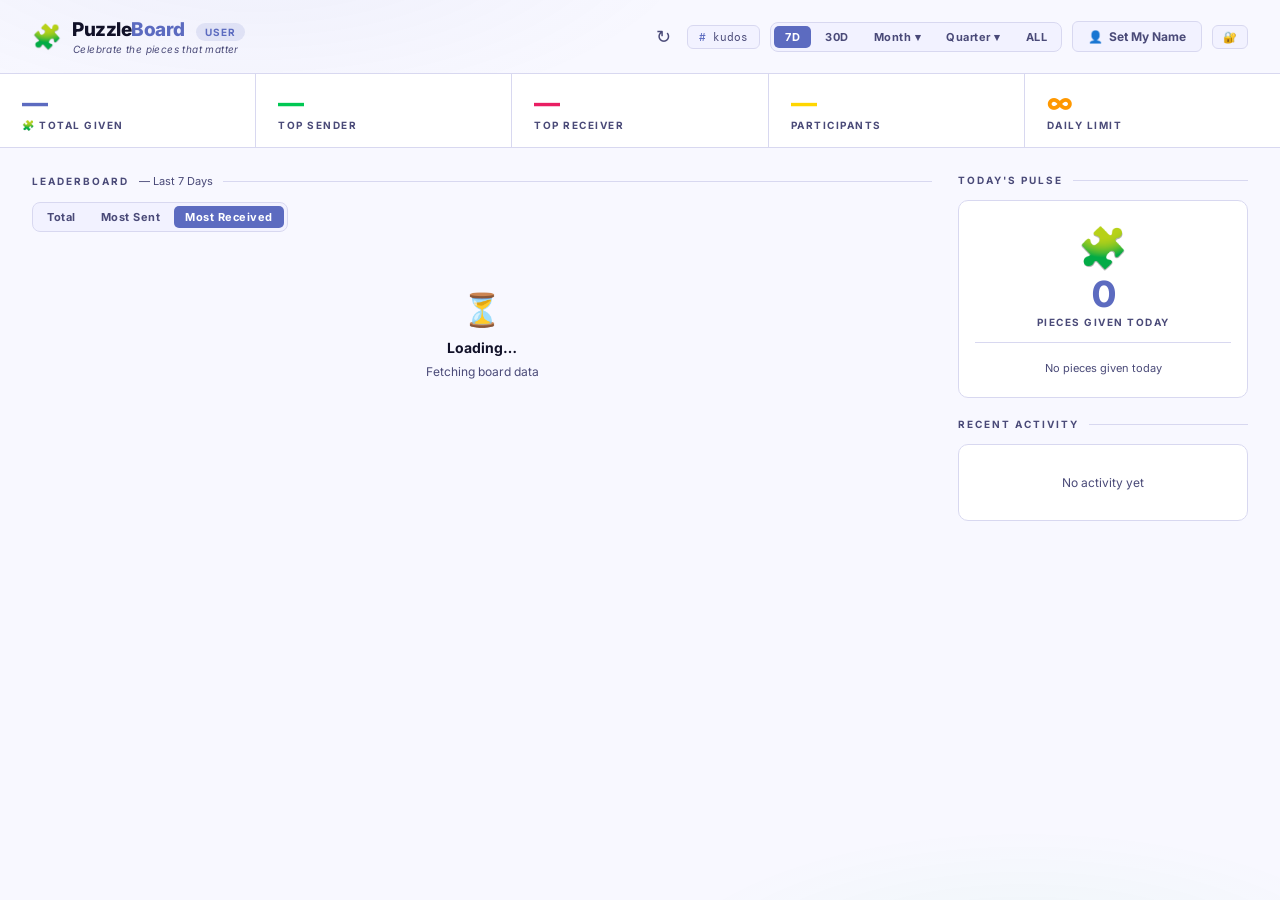
==== index.html @ c1a08027 "Add files via upload" ====
<!DOCTYPE html>
<html lang="en">
<head>
<meta charset="UTF-8">
<meta name="viewport" content="width=device-width, initial-scale=1.0">
<title>🧩 PuzzleBoard</title>
<link rel="stylesheet" href="puzzleboard.css">
<script src="xlsx.full.min.js"></script>
</head>
<body>

<!-- ══════════════════════════════════════════
     LOCK SCREEN (admin PIN)
═══════════════════════════════════════════ -->
<div id="lockScreen" style="display:none;">
  <div class="lock-card">
    <div class="lock-icon">🔐</div>
    <div class="lock-title">Admin Access</div>
    <div class="lock-sub">Enter your 4-digit PIN to access the admin portal.</div>
    <div class="pin-dots" id="pinDots">
      <div class="pin-dot" id="d0"></div>
      <div class="pin-dot" id="d1"></div>
      <div class="pin-dot" id="d2"></div>
      <div class="pin-dot" id="d3"></div>
    </div>
    <div class="pin-pad">
      <button class="pin-key" onclick="pinPress('1')">1</button>
      <button class="pin-key" onclick="pinPress('2')">2</button>
      <button class="pin-key" onclick="pinPress('3')">3</button>
      <button class="pin-key" onclick="pinPress('4')">4</button>
      <button class="pin-key" onclick="pinPress('5')">5</button>
      <button class="pin-key" onclick="pinPress('6')">6</button>
      <button class="pin-key" onclick="pinPress('7')">7</button>
      <button class="pin-key" onclick="pinPress('8')">8</button>
      <button class="pin-key" onclick="pinPress('9')">9</button>
      <button class="pin-key clear" onclick="pinClear()">Clear</button>
      <button class="pin-key" onclick="pinPress('0')">0</button>
      <button class="pin-key clear" onclick="pinBack()">⌫</button>
    </div>
    <div class="lock-error" id="pinError"></div>
    <button class="lock-back" onclick="hideLock()">← Back to user view</button>
  </div>
</div>

<!-- ══════════════════════════════════════════
     USER VIEW
═══════════════════════════════════════════ -->
<div class="view active" id="userView">

  <div class="app-header">
    <div class="logo">
      <div class="logo-icon">🧩</div>
      <div>
        <div class="logo-text">Puzzle<em>Board</em> <span class="view-badge user">User</span></div>
        <div style="font-size:10px;color:var(--muted);font-style:italic;letter-spacing:0.04em;margin-top:2px;padding-left:1px;">Celebrate the pieces that matter</div>
      </div>
    </div>
    <div class="header-right">
      <div style="display:flex;align-items:center;gap:6px;">
        <span id="last-updated-label" style="font-size:10px;color:var(--muted);font-family:'DM Mono',monospace;white-space:nowrap;"></span>
        <button id="refresh-btn" onclick="forceRefresh()" title="Refresh data from server" style="background:none;border:none;cursor:pointer;font-size:18px;color:var(--muted);padding:4px 6px;border-radius:6px;transition:all 0.15s;line-height:1;" onmouseover="this.style.color='var(--accent)'" onmouseout="this.style.color='var(--muted)'">↻</button>
      </div>
      <span class="channel-badge" id="u-channel">kudos</span>
      <div class="pill-group" id="u-period-group" style="position:relative;">
        <button class="pill active" id="pp-7d"  onclick="setPeriod(this,'7d')">7D</button>
        <button class="pill"        id="pp-30d" onclick="setPeriod(this,'30d')">30D</button>
        <div class="period-popover-wrap">
          <button class="pill" id="pp-month" onclick="togglePeriodPopover('month')">Month ▾</button>
          <div class="period-popover" id="popover-month">
            <div class="year-nav">
              <button class="year-nav-btn" onclick="shiftPickerYear(-1)">‹</button>
              <div class="year-label" id="picker-year-label">2025</div>
              <button class="year-nav-btn" onclick="shiftPickerYear(1)">›</button>
            </div>
            <div class="popover-title">Select Month</div>
            <div class="popover-grid" id="month-grid"></div>
          </div>
        </div>
        <div class="period-popover-wrap">
          <button class="pill" id="pp-quarter" onclick="togglePeriodPopover('quarter')">Quarter ▾</button>
          <div class="period-popover" id="popover-quarter">
            <div class="year-nav">
              <button class="year-nav-btn" onclick="shiftPickerYear(-1)">‹</button>
              <div class="year-label" id="picker-year-label-q">2025</div>
              <button class="year-nav-btn" onclick="shiftPickerYear(1)">›</button>
            </div>
            <div class="popover-title">Select Quarter</div>
            <div class="popover-grid" id="quarter-grid"></div>
          </div>
        </div>
        <button class="pill" id="pp-all" onclick="setPeriod(this,'all')">ALL</button>
      </div>
      <button class="btn btn-ghost" onclick="openIdentityModal(false)">👤 <span id="u-name-btn">Set My Name</span></button>
      <button class="btn btn-ghost btn-sm" onclick="showLock()" title="Admin Portal">🔐</button>
    </div>
  </div>

  <!-- Stats bar -->
  <div class="stats-bar">
    <div class="stat-cell"><div class="stat-value sv-purple" id="u-stat-total">—</div><div class="stat-label">🧩 Total Given</div></div>
    <div class="stat-cell"><div class="stat-value sv-mint"   id="u-stat-topsender">—</div><div class="stat-label">Top Sender</div></div>
    <div class="stat-cell"><div class="stat-value sv-pink"   id="u-stat-toprecv">—</div><div class="stat-label">Top Receiver</div></div>
    <div class="stat-cell"><div class="stat-value sv-gold"   id="u-stat-members">—</div><div class="stat-label">Participants</div></div>
    <div class="stat-cell"><div class="stat-value sv-warn"   id="u-stat-limit">∞</div><div class="stat-label">Daily Limit</div></div>
  </div>

  <!-- Milestone Notifications -->
  <div id="u-milestone-section" style="display:none;padding:16px 32px 0;max-width:1280px;margin:0 auto;position:relative;z-index:5;">
    <div style="display:grid;grid-template-columns:1fr 1fr;gap:20px;">
      <!-- Anniversaries & Milestones column -->
      <div>
        <div class="section-title" style="color:var(--anniversary);">🏆 Anniversaries & Milestones</div>
        <div id="ms-ann-today-label" class="ms-today-label" style="display:none;">🎉 Today</div>
        <div id="ms-ann-today"></div>
        <div id="ms-ann-upcoming-label" class="ms-upcoming-label" style="display:none;">📅 Next 7 Days</div>
        <div id="ms-ann-upcoming"></div>
        <div id="ms-ann-empty" style="display:none;font-size:12px;color:var(--muted);padding:10px 0;">No upcoming anniversaries</div>
      </div>
      <!-- Birthdays column -->
      <div>
        <div class="section-title" style="color:var(--birthday);">🎂 Birthdays</div>
        <div id="ms-bday-today-label" class="ms-today-label" style="display:none;">🎉 Today</div>
        <div id="ms-bday-today"></div>
        <div id="ms-bday-upcoming-label" class="ms-upcoming-label" style="display:none;">📅 Next 7 Days</div>
        <div id="ms-bday-upcoming"></div>
        <div id="ms-bday-empty" style="display:none;font-size:12px;color:var(--muted);padding:10px 0;">No upcoming birthdays</div>
      </div>
    </div>
  </div>

  <!-- Main -->
  <div class="main-layout">
    <div>
      <!-- My Status -->
      <div id="u-my-banner-wrap" style="display:none;">
        <div class="section-title">My Status</div>
        <div id="u-my-banner"></div>
        <div style="margin-bottom:20px;"></div>
      </div>

      <div class="section-title">Leaderboard <span id="u-period-display" style="color:var(--muted);font-weight:400;letter-spacing:0;text-transform:none;font-size:11px;"></span></div>
      <div class="sort-tabs">
        <button class="pill" id="st-total"    onclick="setSort(this,'total')">Total</button>
        <button class="pill" id="st-sent"     onclick="setSort(this,'sent')">Most Sent</button>
        <button class="pill active" id="st-received" onclick="setSort(this,'received')">Most Received</button>
      </div>
      <div class="lb-grid" id="u-leaderboard">
        <div class="empty-state">
          <div class="empty-emoji">🧩</div>
          <div class="empty-title">No puzzle pieces yet</div>
          <div class="empty-sub">Puzzle pieces are imported from Teams by an admin.<br>Check back once your channel has been synced.</div>
        </div>
      </div>
    </div>

    <div class="right-panel">
      <div>
        <div class="section-title">Today's Pulse</div>
        <div class="panel-card">
          <div class="puzzle-big-num">
            <div class="puzzle-icon">🧩</div>
            <div class="puzzle-count" id="u-today-count">0</div>
            <div class="puzzle-lbl">Pieces Given Today</div>
          </div>
          <div id="u-today-breakdown"></div>
        </div>
      </div>
      <div>
        <div class="section-title">Recent Activity</div>
        <div class="panel-card activity-feed" id="u-activity">
          <div style="text-align:center;padding:16px;color:var(--muted);font-size:12px;">No activity yet</div>
        </div>
      </div>
    </div>
  </div>
</div>

<!-- ══════════════════════════════════════════
     ADMIN VIEW
═══════════════════════════════════════════ -->
<div class="view" id="adminView">

  <div class="app-header" style="border-bottom-color: rgba(255,159,67,0.3);">
    <div class="logo">
      <div class="logo-icon">🧩</div>
      <div class="logo-text">Puzzle<em>Board</em> <span class="view-badge admin">Admin</span></div>
    </div>
    <div class="header-right">
      <span class="channel-badge" id="a-channel">kudos</span>
      <button class="btn btn-ghost" onclick="switchToUser()">← User View</button>
      <button class="btn btn-admin" onclick="openAdminLogModal()">+ Log 🧩</button>
    </div>
  </div>

  <div class="admin-header-bar">
    ⚠ Admin Portal — changes here affect all users
  </div>

  <!-- All-Time Summary bar — always visible -->
  <div class="admin-summary-bar">
    <div class="stat-cell"><div class="stat-value sv-purple" id="a-sum-total">—</div><div class="stat-label">🧩 Total Given</div></div>
    <div class="stat-cell"><div class="stat-value sv-mint"   id="a-sum-sender">—</div><div class="stat-label">Top Sender</div></div>
    <div class="stat-cell"><div class="stat-value sv-pink"   id="a-sum-recvr">—</div><div class="stat-label">Top Receiver</div></div>
    <div class="stat-cell"><div class="stat-value sv-gold"   id="a-sum-members">—</div><div class="stat-label">Participants</div></div>
  </div>

  <!-- Tab bar -->
  <div class="admin-tabs-bar">
    <button class="admin-tab-btn active" id="atab-people-btn" onclick="switchAdminTab('people')">
      👥 People
    </button>
    <button class="admin-tab-btn" id="atab-settings-btn" onclick="switchAdminTab('settings')">
      ⚙ Settings
    </button>
  </div>

  <!-- ── PEOPLE TAB ── -->
  <div class="admin-tab-panel active" id="atab-people">
    <div class="admin-layout">
      <div class="admin-card full">
        <div class="flex-between" style="margin-bottom:12px;">
          <div>
            <div class="admin-card-title">👥 Participants <span class="admin-badge">Member Management</span></div>
            <div class="admin-card-sub">Add people manually, sync from Teams, import from file, or remove members.</div>
          </div>
          <div class="flex-row" style="flex-wrap:wrap;gap:8px;">
            <button class="btn btn-ghost btn-sm" id="teamsSync-btn" onclick="syncFromTeams()">
              <span id="teamsSync-icon">☁</span> Sync from Teams
            </button>
            <button class="btn btn-ghost btn-sm" onclick="openFileImportModal()">⬆ Import from File</button>
            <button class="btn btn-admin btn-sm" onclick="openAddMember()">+ Add Person</button>
          </div>
        </div>

        <!-- Search bar -->
        <div class="member-search-wrap">
          <span class="member-search-icon">🔍</span>
          <input class="form-input" id="a-member-search" placeholder="Search participants by name or title…"
            oninput="filterMemberList(this.value)" />
        </div>

        <div id="a-member-list" class="member-list">
          <div style="text-align:center;padding:20px;color:var(--muted);font-size:12px;">No participants yet</div>
        </div>
      </div>
    </div>
  </div>

  <!-- ── SETTINGS TAB ── -->
  <div class="admin-tab-panel" id="atab-settings">
    <div class="admin-layout">

      <!-- ── Daily Limit ── -->
      <div class="admin-card">
        <div class="admin-card-title">⏱ Daily Send Limit <span class="admin-badge">Config</span></div>
        <div class="admin-card-sub">Cap how many 🧩 each person can give per calendar day. Excess pieces are excluded from all counts.</div>

        <div class="toggle-wrap">
          <div>
            <div class="toggle-label">Enforce Daily Limit</div>
            <div class="toggle-sub" id="a-limit-hint">Currently off — no cap enforced</div>
          </div>
          <button class="toggle-btn" id="a-limit-toggle" onclick="adminToggleLimit()"></button>
        </div>

        <div id="a-limit-fields" style="opacity:0.4;pointer-events:none;">
          <div class="form-group">
            <label class="form-label">Max pieces per person per day</label>
            <input class="form-input" type="number" id="a-limit-val" min="1" max="99" value="5" onchange="adminSaveLimit()" />
          </div>
          <div class="text-sm text-muted">
            Example: set to <strong style="color:var(--text)">3</strong> and someone who sends 5 pieces today will only have 3 counted.
          </div>
        </div>
      </div>

      <!-- ── Milestones ── -->
      <div class="admin-card">
        <div class="admin-card-title">🎂 Birthdays & Anniversaries <span class="admin-badge">Config</span></div>
        <div class="admin-card-sub">Auto-award bonus 🧩 on birthdays and work anniversaries. Set per-member dates in the People tab.</div>

        <div class="toggle-wrap" style="margin-bottom:10px;">
          <div>
            <div class="toggle-label">🎂 Birthday Bonuses</div>
            <div class="toggle-sub">Auto-award pieces on someone's birthday</div>
          </div>
          <button class="toggle-btn" id="a-bday-toggle" onclick="adminToggle('birthdayEnabled','a-bday-toggle')"></button>
        </div>
        <div class="form-group" id="a-bday-fields">
          <label class="form-label">Bonus pieces on birthday</label>
          <input class="form-input" type="number" id="a-bday-bonus" min="1" max="99" value="5" onchange="S.birthdayBonus=parseInt(this.value)||5;save();" style="width:100px;" />
        </div>

        <div class="divider"></div>

        <div class="toggle-wrap" style="margin-bottom:10px;">
          <div>
            <div class="toggle-label">🏆 Work Anniversary Bonuses</div>
            <div class="toggle-sub">Auto-award pieces on work anniversaries</div>
          </div>
          <button class="toggle-btn" id="a-ann-toggle" onclick="adminToggle('anniversaryEnabled','a-ann-toggle')"></button>
        </div>
        <div id="a-ann-fields" class="form-group">
          <label class="form-label">Bonus pieces on anniversary</label>
          <input class="form-input" type="number" id="a-ann-bonus" min="1" max="99" value="3" onchange="S.anniversaryBonus=parseInt(this.value)||3;save();" style="width:100px;" />
          <div class="text-sm text-muted mt8">Milestone years (1, 5, 10, 15, 20) get an additional</div>
          <div style="display:flex;align-items:center;gap:8px;margin-top:6px;">
            <input class="form-input" type="number" id="a-milestone-bonus" min="1" max="99" value="10" onchange="S.milestoneBonus=parseInt(this.value)||10;save();" style="width:100px;" />
            <span class="text-sm text-muted">extra pieces on top</span>
          </div>
        </div>
      </div>

      <!-- ── Board Settings ── -->
      <div class="admin-card">
        <div class="admin-card-title">⚙ Board Settings <span class="admin-badge">Config</span></div>
        <div class="admin-card-sub">General board configuration shown to all users.</div>

        <div class="form-group">
          <label class="form-label">Channel / Board Name</label>
          <input class="form-input" id="a-channel-name" placeholder="kudos" />
        </div>
        <div class="form-group">
          <label class="form-label">Admin PIN (4 digits)</label>
          <input class="form-input" type="password" id="a-pin-input" maxlength="4" placeholder="••••" />
          <div class="text-sm text-muted mt8">Default is <strong style="color:var(--text)">1234</strong>. Change it here.</div>
        </div>

        <div class="divider"></div>

        <div class="admin-card-title" style="font-size:12px;margin-bottom:4px;">📊 Default View</div>
        <div class="text-sm text-muted" style="margin-bottom:12px;">What every user sees when they first open PuzzleBoard.</div>

        <div class="form-group">
          <label class="form-label">Default Period</label>
          <select class="form-select" id="a-default-period">
            <option value="7d">Last 7 Days</option>
            <option value="30d">Last 30 Days</option>
            <option value="all">All Time</option>
            <optgroup label="── Month ──">
              <option value="month:current">Current Month</option>
            </optgroup>
            <optgroup label="── Quarter ──">
              <option value="quarter:current-Q1">Current Quarter (auto)</option>
              <option value="quarter:current-Q1">Q1</option>
              <option value="quarter:current-Q2">Q2</option>
              <option value="quarter:current-Q3">Q3</option>
              <option value="quarter:current-Q4">Q4</option>
            </optgroup>
          </select>
          <div class="text-sm text-muted mt8" id="a-default-period-preview"></div>
        </div>

        <div class="form-group">
          <label class="form-label">Default Sort</label>
          <div style="display:flex;gap:6px;flex-wrap:wrap;">
            <button class="btn btn-ghost btn-sm" id="ds-received" onclick="setDefaultSort('received')">🔴 Most Received</button>
            <button class="btn btn-ghost btn-sm" id="ds-sent"     onclick="setDefaultSort('sent')">🟢 Most Sent</button>
            <button class="btn btn-ghost btn-sm" id="ds-total"    onclick="setDefaultSort('total')">⚡ Total</button>
          </div>
        </div>

        <button class="btn btn-admin btn-sm" onclick="adminSaveSettings()">Save Settings</button>
      </div>

      <!-- ── Data Management ── -->
      <div class="admin-card">
        <div class="admin-card-title">📦 Data Management <span class="admin-badge">Admin Only</span></div>
        <div class="admin-card-sub">Import messages, export, archive & reset counts.</div>

        <div id="storage-status" style="background:var(--surface2);border:1px solid var(--border);border-radius:6px;padding:8px 12px;font-size:11px;color:var(--muted);margin-bottom:14px;display:flex;align-items:center;gap:8px;">
          <span id="storage-dot" style="width:8px;height:8px;border-radius:50%;background:var(--border);flex-shrink:0;"></span>
          <span id="storage-label">Checking storage...</span>
        </div>

        <div class="form-group">
          <label class="form-label">Import Teams Messages</label>
          <textarea class="form-textarea" id="a-paste-import"
            placeholder="Paste Teams message history here. The parser finds 🧩 and also handles Teams text fallbacks like :puzzle_piece:, [puzzle piece], or (puzzle piece) if the emoji didn't copy correctly."
            style="min-height:80px;"
            oninput="previewPasteCount(this.value)"></textarea>
          <div id="a-paste-preview" style="font-size:11px;color:var(--muted);margin-top:5px;font-family:'DM Mono',monospace;min-height:16px;"></div>
        </div>
        <div class="flex-row mt8" style="flex-wrap:wrap;gap:8px;margin-bottom:16px;">
          <button class="btn btn-primary btn-sm" onclick="adminPasteImport()">Import Messages</button>
          <button class="btn btn-ghost btn-sm" onclick="importClick()">⬆ Import JSON</button>
        </div>
        <input type="file" id="importFile" accept=".json" style="display:none" onchange="importJSON(event)" />

        <div class="form-group" style="margin-top:12px;">
          <label class="form-label">📊 Import from Power Automate Spreadsheet</label>
          <div style="font-size:11px;color:var(--muted);margin-bottom:8px;">Upload the Excel file exported by Power Automate. Sender, recipient, date and emoji count are extracted automatically.</div>
          <div class="flex-row" style="gap:8px;align-items:center;">
            <button class="btn btn-ghost btn-sm" onclick="document.getElementById('xlsxImportFile').click()">⬆ Choose Spreadsheet</button>
            <span id="xlsx-import-filename" style="font-size:11px;color:var(--muted);">No file chosen</span>
          </div>
          <input type="file" id="xlsxImportFile" accept=".xlsx,.xls" style="display:none" onchange="handleXlsxFileSelect(this)" />
        </div>

        <div class="divider"></div>

        <div style="display:flex;flex-direction:column;gap:8px;margin-top:12px;">
          <button class="btn btn-ghost btn-sm" onclick="exportData()" style="justify-content:flex-start;">
            ⬇ Export Full JSON — download everything
          </button>
          <button class="btn btn-admin btn-sm" onclick="openArchiveModal()" style="justify-content:flex-start;">
            📦 Archive Period & Reset — export then clear counts
          </button>
          <button class="btn btn-danger btn-sm" onclick="confirmClearAll()" style="justify-content:flex-start;">
            ✕ Delete All Records Permanently — no export
          </button>
        </div>

        <div id="a-archive-list" style="margin-top:16px;"></div>
      </div>

    </div>
  </div>

</div>

<!-- ══════════════════════════════════════════
     USER: IDENTITY SELECT MODAL
═══════════════════════════════════════════ -->
<div class="modal-overlay" id="identityModal" onclick="maybeCloseIdentity(event)">
  <div class="modal">
    <div class="modal-title">👋 Who are you?</div>
    <div class="modal-sub">Select your name to see your personal stats. You'll be asked each time you open PuzzleBoard.</div>
    <div style="position:relative;margin-bottom:12px;">
      <span style="position:absolute;left:11px;top:50%;transform:translateY(-50%);color:var(--muted);font-size:15px;pointer-events:none;">🔍</span>
      <input
        class="form-input"
        id="identity-search"
        placeholder="Search by first or last name…"
        autocomplete="off"
        oninput="filterIdentityList(this.value)"
        style="padding-left:34px;"
      />
    </div>
    <div class="identity-select" id="identity-list"></div>
    <div id="identity-no-results" style="display:none;text-align:center;padding:20px;color:var(--muted);font-size:12px;">No matches found</div>
    <div class="modal-actions">
      <button class="btn btn-ghost" id="identity-skip-btn" onclick="skipIdentity()" style="display:none;">Skip for now</button>
    </div>
  </div>
</div>

<!-- ══════════════════════════════════════════
     ADMIN: TEAMS SYNC MODAL
═══════════════════════════════════════════ -->
<div class="modal-overlay" id="teamsSyncModal" onclick="maybeClose(event,'teamsSyncModal')">
  <div class="modal">
    <div class="modal-title">☁ Sync Participants from Teams</div>
    <div class="modal-sub">The M365 connector runs inside Claude's chat session, not inside this artifact — so sync works as a two-step process.</div>

    <div style="display:flex;flex-direction:column;gap:12px;margin-bottom:18px;">

      <div style="background:var(--surface3);border:1px solid var(--border);border-radius:8px;padding:14px 16px;display:flex;gap:14px;align-items:flex-start;">
        <div style="font-size:22px;line-height:1;flex-shrink:0;">1️⃣</div>
        <div>
          <div style="font-size:13px;font-weight:700;margin-bottom:4px;">Ask Claude to sync</div>
          <div style="font-size:12px;color:var(--muted);line-height:1.5;margin-bottom:10px;">Copy the prompt below and send it in the chat above this artifact.</div>
          <div style="background:var(--bg);border:1px solid var(--border);border-radius:6px;padding:10px 12px;font-family:'DM Mono',monospace;font-size:11px;color:var(--accent3);line-height:1.6;position:relative;">
            Sync Teams participants for PuzzleBoard. Search recent Teams chat messages and return a JSON object like: {"names": ["Full Name", "Full Name"]}. Only return the JSON, no other text.
            <button onclick="copyPrompt()" style="position:absolute;top:6px;right:6px;background:var(--surface2);border:1px solid var(--border);border-radius:4px;padding:3px 8px;font-size:10px;font-family:'Syne',sans-serif;font-weight:700;color:var(--muted);cursor:pointer;" id="copy-prompt-btn">Copy</button>
          </div>
        </div>
      </div>

      <div style="background:var(--surface3);border:1px solid var(--border);border-radius:8px;padding:14px 16px;display:flex;gap:14px;align-items:flex-start;">
        <div style="font-size:22px;line-height:1;flex-shrink:0;">2️⃣</div>
        <div style="flex:1;">
          <div style="font-size:13px;font-weight:700;margin-bottom:4px;">Paste Claude's response here</div>
          <div style="font-size:12px;color:var(--muted);line-height:1.5;margin-bottom:10px;">Claude will return a JSON list of names. Paste it below.</div>
          <textarea class="form-textarea" id="teams-sync-paste" style="min-height:80px;font-family:'DM Mono',monospace;font-size:12px;" placeholder='{"names": ["Kyle Mitchell", "Sarah Johnson", ...]}'></textarea>
        </div>
      </div>

    </div>

    <div class="modal-actions">
      <button class="btn btn-ghost" onclick="closeModal('teamsSyncModal')">Cancel</button>
      <button class="btn btn-admin" onclick="applyTeamsSyncJSON()">Import Names</button>
    </div>
  </div>
</div>

<!-- ══════════════════════════════════════════
     ADMIN: LOG MODAL (full sender control)
═══════════════════════════════════════════ -->
<div class="modal-overlay" id="adminLogModal" onclick="maybeClose(event,'adminLogModal')">
  <div class="modal">
    <div class="modal-title">Log Puzzle Piece — Admin 🧩</div>
    <div class="modal-sub">Full control: choose any sender and recipient.</div>
    <div class="form-row">
      <div class="form-group">
        <label class="form-label">From (Sender)</label>
        <select class="form-select" id="al-sender"><option value="">— Select —</option></select>
      </div>
      <div class="form-group">
        <label class="form-label">To (Recipient)</label>
        <select class="form-select" id="al-recipient"><option value="">— Select —</option></select>
      </div>
    </div>
    <div class="form-row">
      <div class="form-group">
        <label class="form-label">Count</label>
        <input class="form-input" type="number" id="al-count" value="1" min="1" max="99" />
      </div>
      <div class="form-group">
        <label class="form-label">Date</label>
        <input class="form-input" type="date" id="al-date" />
      </div>
    </div>
    <div class="form-group">
      <label class="form-label">Note (optional)</label>
      <input class="form-input" id="al-note" placeholder="Context for this recognition" />
    </div>
    <div class="modal-actions">
      <button class="btn btn-ghost" onclick="closeModal('adminLogModal')">Cancel</button>
      <button class="btn btn-admin" onclick="submitAdminLog()">Log 🧩</button>
    </div>
  </div>
</div>

<!-- ══════════════════════════════════════════
     ADMIN: ADD MEMBER MODAL
═══════════════════════════════════════════ -->
<!-- ══════════════════════════════════════════
     ADMIN: FILE IMPORT MODAL
═══════════════════════════════════════════ -->
<div class="modal-overlay" id="fileImportModal" onclick="maybeClose(event,'fileImportModal')">
  <div class="modal" style="width:620px;max-width:96vw;">
    <div class="modal-title">⬆ Import Participants from File</div>
    <div class="modal-sub">Upload a CSV or Excel file. Map the columns below, preview the results, then import. Existing members won't be duplicated.</div>

    <!-- Step 1: Upload -->
    <div class="import-step" id="fi-step1">
      <div class="import-step-title"><div class="step-num">1</div> Upload your file</div>
      <div class="drop-zone" id="fi-dropzone"
        onclick="document.getElementById('fi-file-input').click()"
        ondragover="fiDragOver(event)" ondragleave="fiDragLeave(event)" ondrop="fiDrop(event)">
        <div class="drop-zone-icon">📄</div>
        <div class="drop-zone-text">Click to browse or drag & drop</div>
        <div class="drop-zone-sub">Supports .csv, .xlsx, .xls · Max 5MB</div>
      </div>
      <input type="file" id="fi-file-input" accept=".csv,.xlsx,.xls" style="display:none" onchange="fiFileSelected(event)" />
      <div id="fi-file-name" style="margin-top:8px;font-size:11px;color:var(--muted);font-family:'DM Mono',monospace;display:none;"></div>
    </div>

    <!-- Step 2: Map columns -->
    <div class="import-step" id="fi-step2" style="display:none;">
      <div class="import-step-title"><div class="step-num">2</div> Map columns</div>
      <div style="font-size:11px;color:var(--muted);margin-bottom:10px;">
        Select which columns in your file map to each field. Only <strong style="color:var(--text)">Full Name</strong> is required.
      </div>
      <div id="fi-column-mapper"></div>
    </div>

    <!-- Step 3: Preview -->
    <div class="import-step" id="fi-step3" style="display:none;">
      <div class="import-step-title"><div class="step-num">3</div> Preview <span id="fi-preview-count" style="color:var(--muted);font-size:11px;font-weight:400;"></span></div>
      <div class="preview-scroll">
        <table class="preview-table">
          <thead><tr>
            <th>Name</th><th>Title</th><th>🎂 Birthday</th><th>🏆 Hire Date</th><th>Status</th>
          </tr></thead>
          <tbody id="fi-preview-body"></tbody>
        </table>
      </div>
    </div>

    <div class="modal-actions">
      <button class="btn btn-ghost" onclick="closeModal('fileImportModal')">Cancel</button>
      <button class="btn btn-ghost btn-sm" onclick="fiReset()">↺ Start Over</button>
      <button class="btn btn-admin" id="fi-import-btn" style="display:none;" onclick="fiRunImport()">Import Participants</button>
    </div>
  </div>
</div>

<div class="modal-overlay" id="addMemberModal" onclick="maybeClose(event,'addMemberModal')">
  <div class="modal" style="width:400px;">
    <div class="modal-title">Add Participant</div>
    <div class="modal-sub">Add a new person to the PuzzleBoard participant list.</div>
    <div class="form-group">
      <label class="form-label">Full Name</label>
      <input class="form-input" id="new-member-name" placeholder="Sarah Johnson" />
    </div>
    <div class="form-group">
      <label class="form-label">Title / Role (optional)</label>
      <input class="form-input" id="new-member-title" placeholder="Support Engineer" />
    </div>
    <div class="form-row">
      <div class="form-group">
        <label class="form-label">🎂 Birthday (MM-DD, no year)</label>
        <input class="form-input" id="new-member-bday" placeholder="06-15" maxlength="5" />
      </div>
      <div class="form-group">
        <label class="form-label">🏆 Hire Date (YYYY-MM-DD)</label>
        <input class="form-input" type="date" id="new-member-hire" />
      </div>
    </div>
    <div class="text-sm text-muted" style="margin-top:-8px;margin-bottom:14px;">These power automatic bonus 🧩 awards. Both are optional.</div>
    <div class="modal-actions">
      <button class="btn btn-ghost" onclick="closeModal('addMemberModal')">Cancel</button>
      <button class="btn btn-admin" onclick="submitAddMember()">Add Person</button>
    </div>
  </div>
</div>

<!-- ══════════════════════════════════════════
     ADMIN: RECORDS MODAL
═══════════════════════════════════════════ -->
<div class="modal-overlay" id="recordsModal" onclick="maybeClose(event,'recordsModal')">
  <div class="modal" style="width:780px;max-width:96vw;">
    <div style="display:flex;align-items:center;justify-content:space-between;margin-bottom:4px;">
      <div class="modal-title" id="records-modal-title">🧩 Records</div>
      <button class="btn btn-ghost btn-sm" onclick="closeModal('recordsModal')">✕ Close</button>
    </div>
    <div class="modal-sub">All puzzle piece records for this person. Edit or delete individual entries. Bonus entries cannot be edited.</div>
    <div class="records-scroll">
      <table class="records-table">
        <thead>
          <tr>
            <th>Type</th>
            <th>From</th>
            <th>To</th>
            <th>Pieces</th>
            <th>Date</th>
            <th>Note</th>
            <th></th>
          </tr>
        </thead>
        <tbody id="records-table-body">
        </tbody>
      </table>
    </div>
  </div>
</div>

<!-- ══════════════════════════════════════════
     ADMIN: EDIT MEMBER MODAL
═══════════════════════════════════════════ -->
<div class="modal-overlay" id="editMemberModal" onclick="maybeClose(event,'editMemberModal')">
  <div class="modal" style="width:480px;">
    <div class="modal-title">Edit Participant</div>
    <div class="modal-sub">Update name, title, birthday, or hire date.</div>
    <input type="hidden" id="edit-member-orig" />
    <div class="form-group">
      <label class="form-label">Full Name</label>
      <input class="form-input" id="edit-member-name" placeholder="Sarah Johnson" />
    </div>
    <div class="form-group">
      <label class="form-label">Title / Role (optional)</label>
      <input class="form-input" id="edit-member-title" placeholder="Support Engineer" />
    </div>
    <div class="form-row">
      <div class="form-group">
        <label class="form-label">🎂 Birthday (MM-DD)</label>
        <input class="form-input" id="edit-member-bday" placeholder="06-15" maxlength="5" />
      </div>
      <div class="form-group">
        <label class="form-label">🏆 Hire Date (YYYY-MM-DD)</label>
        <input class="form-input" type="date" id="edit-member-hire" />
      </div>
    </div>
    <div class="modal-actions">
      <button class="btn btn-ghost" onclick="closeModal('editMemberModal')">Cancel</button>
      <button class="btn btn-admin" onclick="submitEditMember()">Save Changes</button>
    </div>
  </div>
</div>

<!-- ══════════════════════════════════════════
     ADMIN: ARCHIVE MODAL
═══════════════════════════════════════════ -->
<div class="modal-overlay" id="archiveModal" onclick="maybeClose(event,'archiveModal')">
  <div class="modal" style="width:480px;">
    <div class="modal-title">📦 Archive Period & Reset</div>
    <div class="modal-sub">Give this period a name, then export it and clear all counts. Members, settings, and milestone dates are kept. This cannot be undone after clearing.</div>

    <div class="form-group">
      <label class="form-label">Period Label</label>
      <input class="form-input" id="archive-label" placeholder="e.g. Q2 2025, June, H1 2025" />
    </div>

    <div id="archive-preview" style="background:var(--surface3);border:1px solid var(--border);border-radius:8px;padding:12px 14px;font-size:12px;color:var(--muted);margin-bottom:4px;">
      Loading preview…
    </div>

    <div style="background:rgba(255,77,109,0.08);border:1px solid rgba(255,77,109,0.25);border-radius:6px;padding:10px 13px;font-size:11px;color:var(--danger);font-weight:700;margin-top:12px;">
      ⚠ After archiving, all current puzzle piece counts will be reset to zero on the leaderboard. The exported file is your only copy.
    </div>

    <div class="modal-actions">
      <button class="btn btn-ghost" onclick="closeModal('archiveModal')">Cancel</button>
      <button class="btn btn-admin" onclick="runArchive()">⬇ Export & Reset</button>
    </div>
  </div>
</div>

<!-- ══════════════════════════════════════════
     CONFIRM DIALOG
═══════════════════════════════════════════ -->
<div class="confirm-overlay" id="confirmOverlay">
  <div class="confirm-box">
    <div class="confirm-icon" id="confirm-icon">⚠️</div>
    <div class="confirm-title" id="confirm-title">Are you sure?</div>
    <div class="confirm-msg" id="confirm-msg">This action cannot be undone.</div>
    <div class="confirm-actions">
      <button class="btn btn-ghost" onclick="closeConfirm()">Cancel</button>
      <button class="btn btn-danger" id="confirm-ok" onclick="">Confirm</button>
    </div>
  </div>
</div>
<script src="puzzleboard.js"></script>

<!-- Loading overlay -->
<div id="loading-overlay" style="
  display:none;
  position:fixed;inset:0;
  background:rgba(0,0,0,0.45);
  backdrop-filter:blur(4px);
  z-index:9999;
  flex-direction:column;
  align-items:center;
  justify-content:center;
  gap:16px;
">
  <div id="loading-overlay-spinner" style="
    width:52px;height:52px;
    border:4px solid rgba(92,107,192,0.2);
    border-top-color:var(--accent);
    border-radius:50%;
    animation:spin 0.8s linear infinite;
  "></div>
  <div id="loading-overlay-text" style="color:var(--text);font-family:'Inter',sans-serif;font-size:14px;font-weight:600;letter-spacing:0.02em;text-align:center;line-height:1.5;">Refreshing data…</div>
</div>
</body>
</html>
---- puzzleboard.css ----
@import url('https://fonts.googleapis.com/css2?family=Inter:wght@400;500;700;800&family=DM+Mono:ital,wght@0,400;0,500;1,400&display=swap');

:root {
  --bg: #f8f8ff;
  --surface: #ffffff;
  --surface2: #f2f2ff;
  --surface3: #eaeaff;
  --border: #d8d8f0;
  --accent: #5c6bc0;
  --accent-glow: rgba(92,107,192,0.15);
  --accent2: #e91e63;
  --accent3: #00c853;
  --warn: #ff9800;
  --admin: #ff6f00;
  --admin-glow: rgba(255,111,0,0.12);
  --text: #111128;
  --muted: #4a4a78;
  --rank1: #ffd600;
  --rank2: #90a4ae;
  --rank3: #ff7043;
  --danger: #f44336;
  --birthday: #e91e63;
  --anniversary: #ffd600;
  --milestone: #5c6bc0;
  --birthday-glow: rgba(233,30,99,0.12);
  --anniversary-glow: rgba(255,214,0,0.18);
}

* { box-sizing: border-box; margin: 0; padding: 0; }

body {
  background: var(--bg);
  color: var(--text);
  font-family: 'Inter', sans-serif;
  min-height: 100vh;
  overflow-x: hidden;
}

body::before {
  content: '';
  position: fixed; inset: 0;
  background:
    radial-gradient(ellipse 60% 40% at 20% -10%, rgba(92,107,192,0.07) 0%, transparent 60%),
    radial-gradient(ellipse 50% 30% at 80% 110%, rgba(0,200,83,0.05) 0%, transparent 60%);
  pointer-events: none; z-index: 0;
}

/* ══════════════════════════════════════
   VIEWS — only one visible at a time
══════════════════════════════════════ */
.view { display: none; }
.view.active { display: block; }

/* ══════════════════════════════════════
   LOCK SCREEN
══════════════════════════════════════ */
#lockScreen {
  position: fixed; inset: 0;
  background: var(--bg);
  display: flex; align-items: center; justify-content: center;
  z-index: 900;
  flex-direction: column; gap: 0;
}

.lock-card {
  background: var(--surface2);
  border: 1px solid var(--border);
  border-radius: 18px;
  padding: 40px 44px;
  width: 380px;
  text-align: center;
  position: relative;
  overflow: hidden;
}

.lock-card::before {
  content: '';
  position: absolute; top: 0; left: 0; right: 0; height: 3px;
  background: var(--admin);
}

.lock-icon { font-size: 40px; margin-bottom: 14px; }
.lock-title { font-size: 20px; font-weight: 800; margin-bottom: 6px; }
.lock-sub { font-size: 12px; color: var(--muted); margin-bottom: 24px; line-height: 1.5; }

.pin-dots {
  display: flex; justify-content: center; gap: 12px;
  margin-bottom: 24px;
}

.pin-dot {
  width: 14px; height: 14px; border-radius: 50%;
  border: 2px solid var(--border);
  background: transparent;
  transition: all 0.2s;
}

.pin-dot.filled { background: var(--admin); border-color: var(--admin); }

.pin-pad {
  display: grid; grid-template-columns: repeat(3, 1fr);
  gap: 8px; margin-bottom: 16px;
}

.pin-key {
  background: var(--surface3);
  border: 1px solid var(--border);
  border-radius: 10px;
  padding: 14px;
  font-family: 'Inter', sans-serif;
  font-size: 16px; font-weight: 700;
  color: var(--text);
  cursor: pointer;
  transition: all 0.1s;
}

.pin-key:hover { background: var(--surface); border-color: var(--accent); }
.pin-key:active { transform: scale(0.95); }
.pin-key.wide { grid-column: span 2; }
.pin-key.clear { color: var(--muted); font-size: 13px; }

.lock-error {
  font-size: 12px; color: var(--danger);
  font-weight: 700; min-height: 18px;
  animation: shake 0.3s ease;
}

@keyframes shake {
  0%,100% { transform: translateX(0); }
  25% { transform: translateX(-6px); }
  75% { transform: translateX(6px); }
}

.lock-back {
  margin-top: 16px;
  background: none; border: none;
  color: var(--muted); font-family: 'Inter', sans-serif;
  font-size: 12px; cursor: pointer;
  text-decoration: underline;
}
.lock-back:hover { color: var(--text); }

/* ══════════════════════════════════════
   SHARED HEADER
══════════════════════════════════════ */
.app-header {
  display: flex; align-items: center; justify-content: space-between;
  padding: 18px 32px;
  border-bottom: 1px solid var(--border);
  position: relative; z-index: 10;
}

.logo { display: flex; align-items: center; gap: 10px; }
.logo-icon { font-size: 24px; }
.logo-text { font-size: 19px; font-weight: 800; letter-spacing: -0.5px; }
.logo-text em { color: var(--accent); font-style: normal; }

.view-badge {
  font-size: 10px; font-weight: 700; letter-spacing: 1px; text-transform: uppercase;
  padding: 3px 9px; border-radius: 20px; margin-left: 8px;
}
.view-badge.user  { background: rgba(92,107,192,0.13); color: var(--accent); }
.view-badge.admin { background: rgba(255,159,67,0.18);  color: var(--admin); }

.header-right { display: flex; align-items: center; gap: 10px; flex-wrap: wrap; }

.channel-badge {
  background: var(--surface2); border: 1px solid var(--border);
  border-radius: 6px; padding: 4px 11px;
  font-family: 'DM Mono', monospace; font-size: 11px; color: var(--muted);
}
.channel-badge::before { content: '# '; color: var(--accent); }

/* ══════════════════════════════════════
   BUTTONS
══════════════════════════════════════ */
.btn {
  border: none; cursor: pointer; font-family: 'Inter', sans-serif;
  font-size: 12px; font-weight: 700; padding: 7px 15px;
  border-radius: 6px; transition: all 0.15s; white-space: nowrap;
  display: inline-flex; align-items: center; gap: 6px;
}
.btn-primary  { background: var(--accent); color: #fff; }
.btn-primary:hover { opacity: 0.85; transform: translateY(-1px); }
.btn-admin    { background: var(--admin); color: #000; }
.btn-admin:hover { opacity: 0.85; transform: translateY(-1px); }
.btn-ghost    { background: var(--surface2); border: 1px solid var(--border); color: var(--muted); }
.btn-ghost:hover { color: var(--text); border-color: var(--accent); }
.btn-danger   { background: var(--danger); color: #fff; }
.btn-danger:hover { opacity: 0.85; }
.btn-sm { padding: 4px 10px; font-size: 11px; }

/* ══════════════════════════════════════
   PILL GROUPS
══════════════════════════════════════ */
.pill-group {
  display: flex; gap: 3px;
  background: var(--surface2); border: 1px solid var(--border);
  border-radius: 8px; padding: 3px;
}
.pill {
  background: none; border: none; color: var(--muted);
  font-family: 'Inter', sans-serif; font-size: 11px; font-weight: 700;
  padding: 4px 11px; border-radius: 5px;
  cursor: pointer; transition: all 0.15s; letter-spacing: 0.5px; white-space: nowrap;
}
.pill.active { background: var(--accent); color: #fff; }
.pill.active-admin { background: var(--admin); color: #000; }
.pill:hover:not(.active):not(.active-admin) { color: var(--text); }

/* ══════════════════════════════════════
   STATS BAR
══════════════════════════════════════ */
.stats-bar {
  display: grid; grid-template-columns: repeat(5, 1fr);
  gap: 1px; background: var(--border);
  border-bottom: 1px solid var(--border);
  position: relative; z-index: 5;
}
.stat-cell { background: var(--surface); padding: 16px 22px; display: flex; flex-direction: column; gap: 3px; }
.stat-value { font-size: 26px; font-weight: 800; letter-spacing: -1px; line-height: 1; }
.stat-label { font-size: 10px; font-weight: 700; color: var(--muted); letter-spacing: 1.5px; text-transform: uppercase; }
.sv-purple { color: var(--accent); }
.sv-mint   { color: var(--accent3); }
.sv-pink   { color: var(--accent2); }
.sv-gold   { color: var(--rank1); }
.sv-warn   { color: var(--warn); }

/* ══════════════════════════════════════
   MY STATS BANNER
══════════════════════════════════════ */
.my-banner {
  background: linear-gradient(135deg, var(--surface2) 0%, rgba(92,107,192,0.08) 100%);
  border: 1px solid var(--accent); border-radius: 12px;
  padding: 16px 20px; margin-bottom: 20px;
  display: grid; grid-template-columns: 1fr auto auto auto auto;
  align-items: center; gap: 20px;
  box-shadow: 0 0 20px var(--accent-glow);
}
.my-banner-name { font-size: 15px; font-weight: 800; display: flex; align-items: center; gap: 8px; }
.you-tag { font-size: 10px; font-weight: 700; background: var(--accent); color: #fff; padding: 2px 7px; border-radius: 20px; letter-spacing: 0.5px; }
.my-stat-blk { text-align: center; }
.my-stat-val { font-size: 24px; font-weight: 800; letter-spacing: -1px; line-height: 1; }
.my-stat-lbl { font-size: 10px; font-weight: 700; color: var(--muted); letter-spacing: 1px; text-transform: uppercase; margin-top: 2px; }
.limit-sub { font-size: 11px; color: var(--muted); font-family: 'DM Mono', monospace; margin-top: 4px; }
.limit-sub.warn  { color: var(--warn); }
.limit-sub.maxed { color: var(--danger); font-weight: 700; }
.limit-mini-bar { height: 3px; background: var(--border); border-radius: 2px; margin-top: 4px; overflow: hidden; width: 80px; }
.limit-mini-fill { height: 100%; border-radius: 2px; background: var(--accent3); transition: width 0.5s ease; }
.limit-mini-fill.warn  { background: var(--warn); }
.limit-mini-fill.maxed { background: var(--danger); }

/* ══════════════════════════════════════
   MAIN LAYOUT
══════════════════════════════════════ */
.main-layout {
  display: grid; grid-template-columns: 1fr 290px;
  gap: 26px; padding: 26px 32px;
  max-width: 1280px; margin: 0 auto; position: relative; z-index: 5;
}

/* ══════════════════════════════════════
   SECTION TITLE
══════════════════════════════════════ */
.section-title {
  font-size: 10px; font-weight: 700; letter-spacing: 2px; text-transform: uppercase;
  color: var(--muted); margin-bottom: 14px;
  display: flex; align-items: center; gap: 10px;
}
.section-title::after { content: ''; flex: 1; height: 1px; background: var(--border); }

/* ══════════════════════════════════════
   LEADERBOARD CARDS
══════════════════════════════════════ */
.sort-tabs { display: flex; gap: 3px; background: var(--surface2); border: 1px solid var(--border); border-radius: 8px; padding: 3px; margin-bottom: 14px; width: fit-content; }

.lb-grid { display: flex; flex-direction: column; gap: 7px; }

.lb-card {
  background: var(--surface); border: 1px solid var(--border);
  border-radius: 10px; padding: 13px 17px;
  display: grid; grid-template-columns: 44px 1fr 170px 80px;
  align-items: center; gap: 13px;
  transition: all 0.2s; animation: slideIn 0.35s ease both;
}
.lb-card:hover { border-color: var(--accent); transform: translateX(3px); }
.lb-card.is-me { border-color: var(--accent); box-shadow: 0 0 14px var(--accent-glow); }
.lb-card.rank-1 { border-left: 3px solid var(--rank1); }
.lb-card.rank-2 { border-left: 3px solid var(--rank2); }
.lb-card.rank-3 { border-left: 3px solid var(--rank3); }

@keyframes slideIn { from { opacity:0; transform:translateX(-12px); } to { opacity:1; transform:translateX(0); } }

.rank-num { font-size: 19px; font-weight: 800; text-align: center; color: var(--muted); font-family: 'DM Mono', monospace; }
.rank-1 .rank-num { color: var(--rank1); }
.rank-2 .rank-num { color: var(--rank2); }
.rank-3 .rank-num { color: var(--rank3); }

.person-info { display: flex; flex-direction: column; gap: 2px; }
.person-name { font-size: 14px; font-weight: 700; display: flex; align-items: center; gap: 6px; }
.me-dot { width: 7px; height: 7px; border-radius: 50%; background: var(--accent); flex-shrink: 0; }
.person-meta { font-size: 11px; color: var(--muted); font-family: 'DM Mono', monospace; }

.dual-bars { display: flex; flex-direction: column; gap: 5px; }
.bar-row { display: flex; align-items: center; gap: 8px; }
.bar-lbl { font-size: 9px; font-weight: 700; letter-spacing: 0.5px; text-transform: uppercase; color: var(--muted); width: 34px; }
.bar-track { flex: 1; height: 3px; background: var(--border); border-radius: 2px; overflow: hidden; }
.bar-fill { height: 100%; border-radius: 2px; transition: width 0.7s cubic-bezier(0.34,1.56,0.64,1); }
.bf-sent { background: var(--accent3); }
.bf-recv { background: var(--accent2); }
.bar-val { font-size: 11px; font-family: 'DM Mono', monospace; min-width: 18px; text-align: right; }

.count-col { text-align: right; }
.count-big { font-size: 24px; font-weight: 800; letter-spacing: -1px; line-height: 1; }
.cb-total { color: var(--accent); }
.cb-sent  { color: var(--accent3); }
.cb-recv  { color: var(--accent2); }
.count-lbl { font-size: 9px; color: var(--muted); letter-spacing: 0.5px; text-transform: uppercase; }

/* ══════════════════════════════════════
   PANEL CARDS (right col)
══════════════════════════════════════ */
.right-panel { display: flex; flex-direction: column; gap: 20px; }

.panel-card { background: var(--surface); border: 1px solid var(--border); border-radius: 10px; padding: 16px; }

.puzzle-big-num { text-align: center; padding: 6px 0 14px; border-bottom: 1px solid var(--border); margin-bottom: 12px; }
.puzzle-icon { font-size: 40px; }
.puzzle-count { font-size: 36px; font-weight: 800; color: var(--accent); letter-spacing: -2px; }
.puzzle-lbl { font-size: 10px; font-weight: 700; color: var(--muted); letter-spacing: 1.5px; text-transform: uppercase; }

.activity-feed { max-height: 260px; overflow-y: auto; }
.activity-feed::-webkit-scrollbar { width: 3px; }
.activity-feed::-webkit-scrollbar-thumb { background: var(--border); border-radius: 2px; }

.act-item { display: flex; align-items: flex-start; gap: 9px; padding: 8px 0; border-bottom: 1px solid var(--border); animation: fadeUp 0.3s ease both; }
.act-item:last-child { border-bottom: none; }
@keyframes fadeUp { from { opacity:0; transform:translateY(5px); } to { opacity:1; transform:translateY(0); } }
.act-icon { font-size: 15px; margin-top: 1px; }
.act-body { flex: 1; font-size: 11px; line-height: 1.5; color: var(--muted); }
.act-body strong { color: var(--text); }
.act-recv { color: var(--accent2); font-weight: 700; }
.act-time { font-size: 10px; color: var(--muted); font-family: 'DM Mono', monospace; white-space: nowrap; }

/* ══════════════════════════════════════
   EMPTY STATE
══════════════════════════════════════ */
.empty-state { padding: 44px 20px; text-align: center; color: var(--muted); }
.empty-emoji { font-size: 40px; margin-bottom: 10px; }
.empty-title { font-size: 14px; font-weight: 700; color: var(--text); margin-bottom: 6px; }
.empty-sub { font-size: 12px; line-height: 1.6; }

/* ══════════════════════════════════════
   ADMIN VIEW — two-column config layout
══════════════════════════════════════ */
.admin-header-bar {
  background: linear-gradient(90deg, rgba(255,159,67,0.08) 0%, transparent 100%);
  border-bottom: 1px solid rgba(255,159,67,0.2);
  padding: 10px 32px;
  display: flex; align-items: center; gap: 10px;
  font-size: 11px; color: var(--admin); font-weight: 700; letter-spacing: 0.5px;
}

.admin-layout {
  display: grid; grid-template-columns: 1fr 1fr;
  gap: 22px; padding: 26px 32px;
  max-width: 1280px; margin: 0 auto; position: relative; z-index: 5;
}

.admin-card {
  background: var(--surface); border: 1px solid var(--border);
  border-radius: 12px; padding: 22px;
}

.admin-card.full { grid-column: 1 / -1; }

.admin-card-title {
  font-size: 13px; font-weight: 800; margin-bottom: 4px;
  display: flex; align-items: center; gap: 8px;
}

.admin-card-sub { font-size: 11px; color: var(--muted); margin-bottom: 18px; line-height: 1.5; }

.admin-badge {
  font-size: 9px; font-weight: 700; letter-spacing: 1px; text-transform: uppercase;
  padding: 2px 7px; border-radius: 20px; background: rgba(255,159,67,0.15); color: var(--admin);
}

/* ══════════════════════════════════════
   FORM ELEMENTS
══════════════════════════════════════ */
.form-group { margin-bottom: 14px; }
.form-label { display: block; font-size: 10px; font-weight: 700; letter-spacing: 1px; text-transform: uppercase; color: var(--muted); margin-bottom: 5px; }
.form-input, .form-textarea, .form-select {
  width: 100%; background: var(--bg); border: 1px solid var(--border);
  border-radius: 6px; color: var(--text);
  font-family: 'DM Mono', monospace; font-size: 13px;
  padding: 9px 12px; outline: none; transition: border-color 0.15s;
}
.form-input:focus, .form-textarea:focus, .form-select:focus { border-color: var(--accent); }
.form-textarea { min-height: 90px; resize: vertical; }
.form-select { appearance: none; cursor: pointer; }
.form-row { display: grid; grid-template-columns: 1fr 1fr; gap: 12px; }
.form-row-3 { display: grid; grid-template-columns: 1fr 1fr 1fr; gap: 10px; }

.input-row { display: flex; gap: 8px; }
.input-row .form-input { flex: 1; }

/* ══════════════════════════════════════
   TOGGLE SWITCH
══════════════════════════════════════ */
.toggle-wrap { display: flex; align-items: center; justify-content: space-between; margin-bottom: 14px; }
.toggle-label { font-size: 13px; font-weight: 700; }
.toggle-sub { font-size: 11px; color: var(--muted); margin-top: 2px; }
.toggle-btn {
  position: relative; width: 40px; height: 22px;
  background: var(--border); border-radius: 11px;
  border: none; cursor: pointer; transition: background 0.2s; flex-shrink: 0;
}
.toggle-btn.on { background: var(--accent); }
.toggle-btn::after {
  content: ''; position: absolute;
  width: 16px; height: 16px; background: #fff; border-radius: 50%;
  top: 3px; left: 3px; transition: left 0.2s;
}
.toggle-btn.on::after { left: 21px; }

/* ══════════════════════════════════════
   MEMBER LIST (admin)
══════════════════════════════════════ */
.member-list { display: flex; flex-direction: column; gap: 6px; max-height: 340px; overflow-y: auto; }
.member-list::-webkit-scrollbar { width: 3px; }
.member-list::-webkit-scrollbar-thumb { background: var(--border); border-radius: 2px; }

.member-row {
  display: flex; align-items: center; gap: 10px;
  background: var(--surface2); border: 1px solid var(--border);
  border-radius: 8px; padding: 9px 12px;
  animation: fadeUp 0.2s ease both;
}
.member-avatar {
  width: 30px; height: 30px; border-radius: 50%;
  background: var(--surface3); border: 1px solid var(--border);
  display: flex; align-items: center; justify-content: center;
  font-size: 12px; font-weight: 800; color: var(--accent); flex-shrink: 0;
}
.member-name { flex: 1; font-size: 13px; font-weight: 700; }
.member-meta { font-size: 10px; color: var(--muted); font-family: 'DM Mono', monospace; }
.member-stats { font-size: 11px; color: var(--muted); font-family: 'DM Mono', monospace; text-align: right; }

/* ══════════════════════════════════════
   LOG MODAL (user)
══════════════════════════════════════ */
.modal-overlay {
  position: fixed; inset: 0; background: rgba(0,0,0,0.75); backdrop-filter: blur(6px);
  z-index: 500; display: flex; align-items: center; justify-content: center;
  opacity: 0; pointer-events: none; transition: opacity 0.2s;
}
.modal-overlay.open { opacity: 1; pointer-events: all; }

.modal {
  background: var(--surface2); border: 1px solid var(--border);
  border-radius: 14px; padding: 26px;
  width: 480px; max-width: 92vw; max-height: 90vh; overflow-y: auto;
  transform: translateY(14px); transition: transform 0.2s;
}
.modal-overlay.open .modal { transform: translateY(0); }

.modal-title { font-size: 16px; font-weight: 800; margin-bottom: 5px; }
.modal-sub { font-size: 12px; color: var(--muted); margin-bottom: 18px; line-height: 1.5; }
.modal-actions { display: flex; gap: 8px; justify-content: flex-end; margin-top: 18px; }

.mode-tabs { display: flex; gap: 3px; margin-bottom: 14px; background: var(--bg); border: 1px solid var(--border); border-radius: 8px; padding: 3px; }
.mode-tab { flex: 1; background: none; border: none; color: var(--muted); font-family: 'Inter', sans-serif; font-size: 11px; font-weight: 700; padding: 6px; border-radius: 5px; cursor: pointer; transition: all 0.15s; text-align: center; }
.mode-tab.active { background: var(--surface3); color: var(--text); }

.info-box { background: rgba(92,107,192,0.07); border: 1px solid rgba(92,107,192,0.20); border-radius: 6px; padding: 10px 13px; font-size: 11px; color: var(--muted); line-height: 1.5; margin-bottom: 14px; }
.info-box strong { color: var(--text); }

.warn-box { background: rgba(255,77,109,0.08); border: 1px solid rgba(255,77,109,0.25); border-radius: 6px; padding: 10px 13px; font-size: 11px; color: var(--danger); font-weight: 700; margin-bottom: 12px; display: none; }
.warn-box.show { display: block; }

/* ══════════════════════════════════════
   USER IDENTITY MODAL
══════════════════════════════════════ */
.identity-select {
  display: flex; flex-direction: column; gap: 8px;
  max-height: 300px; overflow-y: auto;
}
.identity-option {
  display: flex; align-items: center; gap: 12px;
  background: var(--surface3); border: 1px solid var(--border);
  border-radius: 8px; padding: 11px 14px; cursor: pointer;
  transition: all 0.15s;
}
.identity-option:hover { border-color: var(--accent); background: rgba(92,107,192,0.07); }
.identity-option.selected { border-color: var(--accent); box-shadow: 0 0 10px var(--accent-glow); }
.id-avatar { width: 34px; height: 34px; border-radius: 50%; background: var(--surface2); display: flex; align-items: center; justify-content: center; font-size: 13px; font-weight: 800; color: var(--accent); flex-shrink: 0; }
.id-name { font-size: 13px; font-weight: 700; }
.id-meta { font-size: 11px; color: var(--muted); }

/* ══════════════════════════════════════
   CONFIRM DIALOG
══════════════════════════════════════ */
.confirm-overlay {
  position: fixed; inset: 0; background: rgba(0,0,0,0.8); backdrop-filter: blur(8px);
  z-index: 800; display: flex; align-items: center; justify-content: center;
  opacity: 0; pointer-events: none; transition: opacity 0.15s;
}
.confirm-overlay.open { opacity: 1; pointer-events: all; }
.confirm-box {
  background: var(--surface2); border: 1px solid var(--danger);
  border-radius: 14px; padding: 28px 32px; width: 360px; text-align: center;
}
.confirm-icon { font-size: 36px; margin-bottom: 12px; }
.confirm-title { font-size: 16px; font-weight: 800; margin-bottom: 8px; }
.confirm-msg { font-size: 12px; color: var(--muted); margin-bottom: 22px; line-height: 1.5; }
.confirm-actions { display: flex; gap: 10px; justify-content: center; }

/* ══════════════════════════════════════
   UTILITY
══════════════════════════════════════ */
.divider { height: 1px; background: var(--border); margin: 16px 0; }
.text-muted { color: var(--muted); }
.text-sm { font-size: 11px; }
.mono { font-family: 'DM Mono', monospace; }
.flex-row { display: flex; align-items: center; gap: 8px; }
.flex-between { display: flex; align-items: center; justify-content: space-between; }
.mt8 { margin-top: 8px; }
.mt12 { margin-top: 12px; }
.mt16 { margin-top: 16px; }
.spinner { width: 14px; height: 14px; border: 2px solid rgba(255,255,255,0.2); border-top-color: #fff; border-radius: 50%; animation: spin 0.6s linear infinite; }
@keyframes spin { to { transform: rotate(360deg); } }

/* ══════════════════════════════════════
   MILESTONE NOTIFICATIONS
══════════════════════════════════════ */
.milestone-section { margin-bottom: 24px; }

.milestone-row {
  display: flex; flex-direction: column; gap: 8px; margin-bottom: 8px;
}

.milestone-card {
  border-radius: 8px; padding: 8px 12px;
  display: flex; align-items: center; gap: 10px;
  animation: slideIn 0.4s ease both;
  border: 1px solid;
  position: relative; overflow: hidden;
}

.milestone-card::before {
  content: ''; position: absolute; inset: 0;
  opacity: 0.06; pointer-events: none;
}

.milestone-card.birthday {
  background: linear-gradient(135deg, rgba(255,107,157,0.12) 0%, var(--surface) 100%);
  border-color: rgba(255,107,157,0.4);
}

.milestone-card.anniversary {
  background: linear-gradient(135deg, rgba(245,200,66,0.1) 0%, var(--surface) 100%);
  border-color: rgba(245,200,66,0.35);
}

.milestone-card.milestone-year {
  background: linear-gradient(135deg, rgba(92,107,192,0.10) 0%, var(--surface) 100%);
  border-color: rgba(92,107,192,0.35);
  box-shadow: 0 0 20px rgba(92,107,192,0.10);
}

.milestone-card.upcoming {
  opacity: 0.75;
  border-style: dashed;
}

.milestone-icon { font-size: 20px; flex-shrink: 0; line-height: 1; }

.milestone-body { flex: 1; }
.milestone-name { font-size: 13px; font-weight: 800; }
.milestone-desc { font-size: 11px; color: var(--muted); margin-top: 1px; line-height: 1.3; }

.milestone-badge {
  font-size: 10px; font-weight: 700; padding: 2px 7px; border-radius: 20px;
  white-space: nowrap; flex-shrink: 0;
}
.milestone-badge.birthday-badge   { background: rgba(255,107,157,0.18); color: var(--birthday); }
.milestone-badge.anniversary-badge { background: rgba(245,200,66,0.15); color: var(--anniversary); }
.milestone-badge.milestone-badge-yr { background: rgba(92,107,192,0.13); color: var(--milestone); }

.milestone-bonus {
  font-size: 11px; font-weight: 800; text-align: right; white-space: nowrap; flex-shrink: 0;
}
.milestone-bonus .bonus-num { font-size: 14px; letter-spacing: -0.5px; }

.milestone-days-away {
  font-size: 10px; font-weight: 700; color: var(--muted);
  letter-spacing: 0.5px; text-align: right; flex-shrink: 0;
}

.ms-today-label {
  font-size: 10px; font-weight: 700; letter-spacing: 1.5px; text-transform: uppercase;
  color: var(--birthday); margin-bottom: 6px;
  display: flex; align-items: center; gap: 8px;
}
.ms-today-label::after { content: ''; flex:1; height:1px; background: rgba(255,107,157,0.25); }
.ms-upcoming-label {
  font-size: 10px; font-weight: 700; letter-spacing: 1.5px; text-transform: uppercase;
  color: var(--muted); margin: 12px 0 6px;
  display: flex; align-items: center; gap: 8px;
}
.ms-upcoming-label::after { content: ''; flex:1; height:1px; background: var(--border); }

/* ══════════════════════════════════════
   PROFILE DRAWER (user — own card only)
══════════════════════════════════════ */
.lb-card { cursor: default; }
.lb-card.is-me { cursor: pointer; }

.lb-card .profile-drawer {
  display: none;
  width: 100%;
  flex-basis: 100%;
  margin-top: 12px;
  padding-top: 14px;
  border-top: 1px solid var(--border);
  animation: fadeUp 0.2s ease both;
}

.lb-card.expanded .profile-drawer { display: block; }

.lb-card.is-me .expand-hint {
  font-size: 10px; font-weight: 700; color: var(--accent);
  letter-spacing: 0.5px; opacity: 0.7;
  margin-left: auto; white-space: nowrap;
  transition: opacity 0.15s;
}
.lb-card.is-me:hover .expand-hint { opacity: 1; }
.lb-card.expanded .expand-hint { opacity: 1; }

.drawer-tabs {
  display: flex; gap: 3px;
  background: var(--surface2);
  border: 1px solid var(--border);
  border-radius: 7px; padding: 3px;
  width: fit-content; margin-bottom: 12px;
}
.drawer-tab {
  background: none; border: none;
  color: var(--muted); font-family: 'Inter', sans-serif;
  font-size: 11px; font-weight: 700;
  padding: 4px 12px; border-radius: 5px;
  cursor: pointer; transition: all 0.15s;
}
.drawer-tab.active { background: var(--surface3); color: var(--text); }

.drawer-entry {
  display: flex; align-items: flex-start; gap: 10px;
  padding: 8px 0; border-bottom: 1px solid var(--border);
}
.drawer-entry:last-child { border-bottom: none; }

.drawer-pip {
  width: 8px; height: 8px; border-radius: 50%; flex-shrink: 0; margin-top: 4px;
}
.drawer-pip.sent { background: var(--accent3); }
.drawer-pip.recv { background: var(--accent2); }

.drawer-body { flex: 1; }
.drawer-who { font-size: 12px; font-weight: 700; }
.drawer-note { font-size: 11px; color: var(--muted); font-style: italic; margin-top: 1px; }

.drawer-right { text-align: right; flex-shrink: 0; }
.drawer-count { font-size: 15px; font-weight: 800; font-family: "DM Mono", monospace; }
.drawer-count.sent { color: var(--accent3); }
.drawer-count.recv { color: var(--accent2); }
.drawer-date { font-size: 10px; color: var(--muted); font-family: "DM Mono", monospace; }

.drawer-empty { text-align: center; padding: 14px; color: var(--muted); font-size: 12px; }

/* ══════════════════════════════════════
   ADMIN RECORDS MODAL
══════════════════════════════════════ */
.records-table { width: 100%; border-collapse: collapse; }
.records-table th {
  font-size: 9px; font-weight: 700; letter-spacing: 1.5px;
  text-transform: uppercase; color: var(--muted);
  padding: 6px 10px; text-align: left;
  border-bottom: 1px solid var(--border);
}
.records-table td {
  padding: 9px 10px; border-bottom: 1px solid var(--border);
  font-size: 12px; vertical-align: middle;
}
.records-table tr:last-child td { border-bottom: none; }
.records-table tr:hover td { background: var(--surface2); }

.records-scroll {
  max-height: 420px; overflow-y: auto;
  border: 1px solid var(--border); border-radius: 8px;
}
.records-scroll::-webkit-scrollbar { width: 3px; }
.records-scroll::-webkit-scrollbar-thumb { background: var(--border); border-radius: 2px; }

.inline-edit-input {
  background: var(--bg); border: 1px solid var(--border);
  border-radius: 4px; color: var(--text);
  font-family: "DM Mono", monospace; font-size: 11px;
  padding: 4px 7px; width: 100%; outline: none;
}
.inline-edit-input:focus { border-color: var(--accent); }

.pill-type {
  font-size: 9px; font-weight: 700; letter-spacing: 0.5px;
  padding: 2px 7px; border-radius: 20px; white-space: nowrap;
}
.pill-type.sent { background: rgba(67,232,176,0.12); color: var(--accent3); }
.pill-type.recv { background: rgba(255,107,157,0.12); color: var(--accent2); }
.pill-type.bonus { background: rgba(92,107,192,0.10); color: var(--accent); }


/* ══════════════════════════════════════
   FILE IMPORT MODAL
══════════════════════════════════════ */
.drop-zone {
  border: 2px dashed var(--border);
  border-radius: 10px;
  padding: 28px 20px;
  text-align: center;
  cursor: pointer;
  transition: all 0.2s;
  background: var(--bg);
}
.drop-zone:hover, .drop-zone.drag-over {
  border-color: var(--admin);
  background: rgba(255,159,67,0.04);
}
.drop-zone-icon { font-size: 32px; margin-bottom: 8px; }
.drop-zone-text { font-size: 13px; font-weight: 700; color: var(--text); margin-bottom: 4px; }
.drop-zone-sub  { font-size: 11px; color: var(--muted); }

.column-mapper {
  display: grid;
  grid-template-columns: 1fr auto 1fr;
  align-items: center;
  gap: 8px;
  margin-bottom: 10px;
}
.mapper-arrow { color: var(--muted); font-size: 14px; text-align: center; }

.preview-table { width: 100%; border-collapse: collapse; font-size: 11px; }
.preview-table th {
  font-size: 9px; font-weight: 700; letter-spacing: 1px; text-transform: uppercase;
  color: var(--muted); padding: 5px 8px; border-bottom: 1px solid var(--border); text-align: left;
}
.preview-table td { padding: 5px 8px; border-bottom: 1px solid var(--border); }
.preview-table tr:last-child td { border-bottom: none; }
.preview-scroll { max-height: 160px; overflow-y: auto; border: 1px solid var(--border); border-radius: 6px; }
.preview-scroll::-webkit-scrollbar { width: 3px; }
.preview-scroll::-webkit-scrollbar-thumb { background: var(--border); border-radius: 2px; }

.import-step {
  background: var(--surface3); border: 1px solid var(--border); border-radius: 8px;
  padding: 12px 14px; margin-bottom: 10px;
}
.import-step-title { font-size: 12px; font-weight: 700; margin-bottom: 8px; display: flex; align-items: center; gap: 8px; }
.step-num {
  width: 20px; height: 20px; border-radius: 50%; background: var(--admin);
  color: #000; font-size: 10px; font-weight: 800;
  display: flex; align-items: center; justify-content: center; flex-shrink: 0;
}


/* ══════════════════════════════════════
   ADMIN TABS
══════════════════════════════════════ */
.admin-tabs-bar {
  display: flex;
  gap: 0;
  border-bottom: 1px solid rgba(255,159,67,0.2);
  padding: 0 32px;
  background: rgba(255,159,67,0.03);
  position: relative; z-index: 5;
}

.admin-tab-btn {
  background: none; border: none;
  font-family: 'Inter', sans-serif; font-size: 13px; font-weight: 700;
  color: var(--muted); padding: 14px 22px;
  cursor: pointer; transition: all 0.15s;
  border-bottom: 3px solid transparent;
  margin-bottom: -1px;
  display: flex; align-items: center; gap: 8px;
  letter-spacing: 0.3px;
}
.admin-tab-btn:hover { color: var(--text); }
.admin-tab-btn.active { color: var(--admin); border-bottom-color: var(--admin); }

.admin-tab-panel { display: none; }
.admin-tab-panel.active { display: block; }

.admin-summary-bar {
  display: grid; grid-template-columns: repeat(4,1fr);
  gap: 1px; background: var(--border);
  border-bottom: 1px solid var(--border);
  position: relative; z-index: 5;
}

.member-search-wrap {
  position: relative; margin-bottom: 12px;
}
.member-search-wrap input {
  padding-left: 34px;
}
.member-search-icon {
  position: absolute; left: 11px; top: 50%; transform: translateY(-50%);
  color: var(--muted); font-size: 14px; pointer-events: none;
}


/* ══════════════════════════════════════
   PERIOD PICKER POPOVER
══════════════════════════════════════ */
.period-popover-wrap { position: relative; display: inline-flex; }

.period-popover {
  position: absolute; top: calc(100% + 8px); left: 0;
  background: var(--surface2); border: 1px solid var(--border);
  border-radius: 10px; padding: 14px 16px;
  z-index: 200; min-width: 240px;
  box-shadow: 0 8px 32px rgba(0,0,0,0.4);
  animation: fadeUp 0.15s ease both;
  display: none;
}
.period-popover.open { display: block; }

.popover-title {
  font-size: 10px; font-weight: 700; letter-spacing: 1.5px;
  text-transform: uppercase; color: var(--muted); margin-bottom: 10px;
}

.popover-grid { display: grid; grid-template-columns: 1fr 1fr; gap: 5px; margin-bottom: 6px; }

.popover-item {
  background: var(--surface3); border: 1px solid var(--border);
  border-radius: 6px; padding: 6px 10px;
  font-size: 12px; font-weight: 700; color: var(--text);
  cursor: pointer; transition: all 0.12s; text-align: center;
  font-family: 'Inter', sans-serif; border: none;
}
.popover-item:hover { background: var(--surface); border: 1px solid var(--accent); }
.popover-item.active { background: var(--accent); color: #fff; border: 1px solid var(--accent); }

.year-nav {
  display: flex; align-items: center; justify-content: space-between;
  margin-bottom: 8px;
}
.year-nav-btn {
  background: var(--surface3); border: none; color: var(--text);
  font-size: 14px; cursor: pointer; padding: 2px 8px; border-radius: 4px;
  transition: background 0.12s;
}
.year-nav-btn:hover { background: var(--surface); }
.year-label { font-size: 13px; font-weight: 700; }
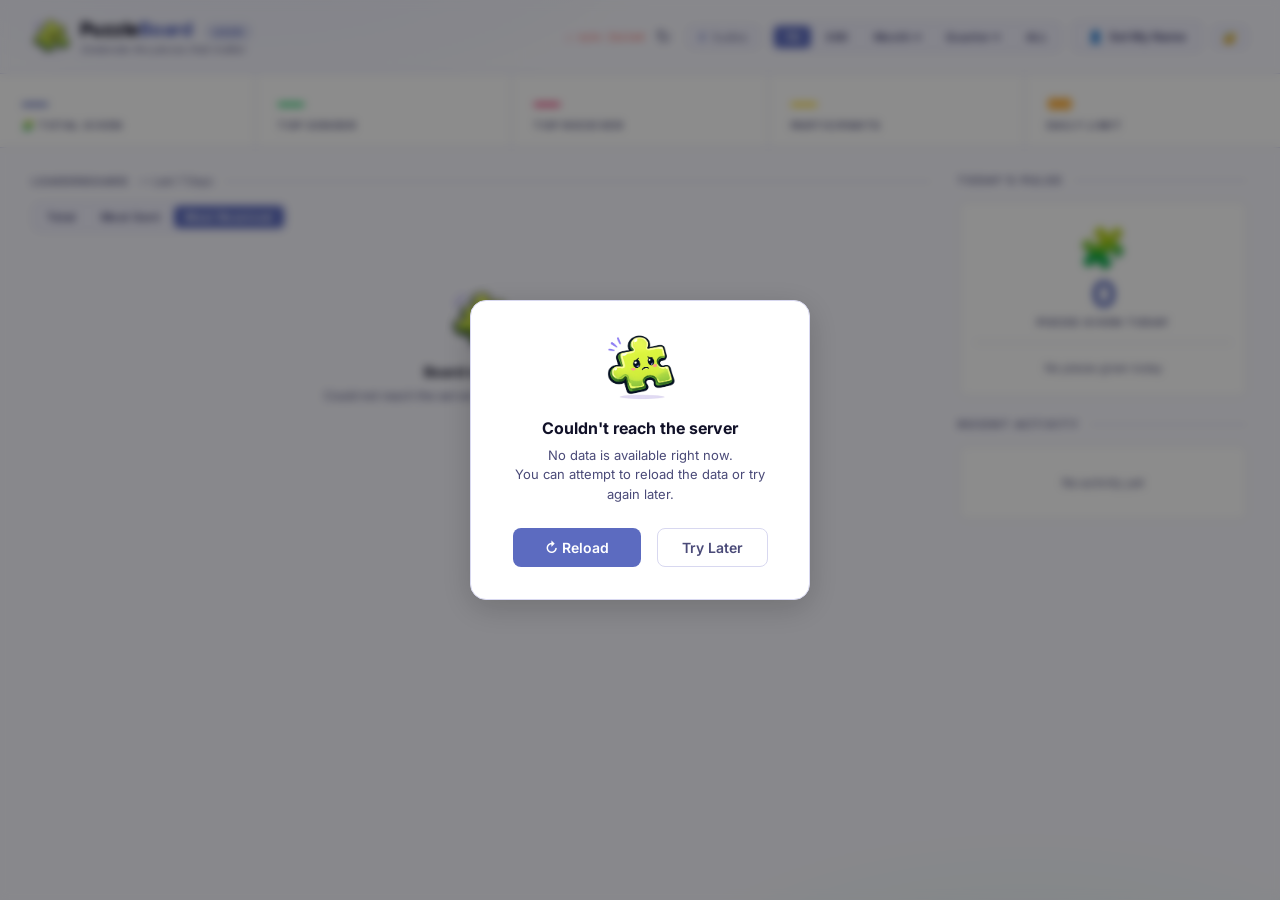
==== commit bac4b4b2: "Add files via upload" ====
--- a/index.html
+++ b/index.html
@@ -49,7 +49,7 @@
 
   <div class="app-header">
     <div class="logo">
-      <div class="logo-icon">🧩</div>
+      <div class="logo-icon"><img src="mascot_happy.png" alt="PuzzleBoard mascot" style="height:36px;width:auto;display:block;"></div>
       <div>
         <div class="logo-text">Puzzle<em>Board</em> <span class="view-badge user">User</span></div>
         <div style="font-size:10px;color:var(--muted);font-style:italic;letter-spacing:0.04em;margin-top:2px;padding-left:1px;">Celebrate the pieces that matter</div>
@@ -182,7 +182,7 @@
 
   <div class="app-header" style="border-bottom-color: rgba(255,159,67,0.3);">
     <div class="logo">
-      <div class="logo-icon">🧩</div>
+      <div class="logo-icon"><img src="mascot_happy.png" alt="PuzzleBoard mascot" style="height:36px;width:auto;display:block;"></div>
       <div class="logo-text">Puzzle<em>Board</em> <span class="view-badge admin">Admin</span></div>
     </div>
     <div class="header-right">
@@ -727,13 +727,7 @@
   justify-content:center;
   gap:16px;
 ">
-  <div id="loading-overlay-spinner" style="
-    width:52px;height:52px;
-    border:4px solid rgba(92,107,192,0.2);
-    border-top-color:var(--accent);
-    border-radius:50%;
-    animation:spin 0.8s linear infinite;
-  "></div>
+  <img id="loading-overlay-spinner" src="mascot_happy.png" alt="" style="width:80px;height:auto;animation:bounce 0.8s ease-in-out infinite;">
   <div id="loading-overlay-text" style="color:var(--text);font-family:'Inter',sans-serif;font-size:14px;font-weight:600;letter-spacing:0.02em;text-align:center;line-height:1.5;">Refreshing data…</div>
 </div>
 </body>
--- a/puzzleboard.css
+++ b/puzzleboard.css
@@ -531,6 +531,7 @@
 .mt16 { margin-top: 16px; }
 .spinner { width: 14px; height: 14px; border: 2px solid rgba(255,255,255,0.2); border-top-color: #fff; border-radius: 50%; animation: spin 0.6s linear infinite; }
 @keyframes spin { to { transform: rotate(360deg); } }
+@keyframes bounce { 0%, 100% { transform: translateY(0); } 50% { transform: translateY(-10px); } }
 
 /* ══════════════════════════════════════
    MILESTONE NOTIFICATIONS
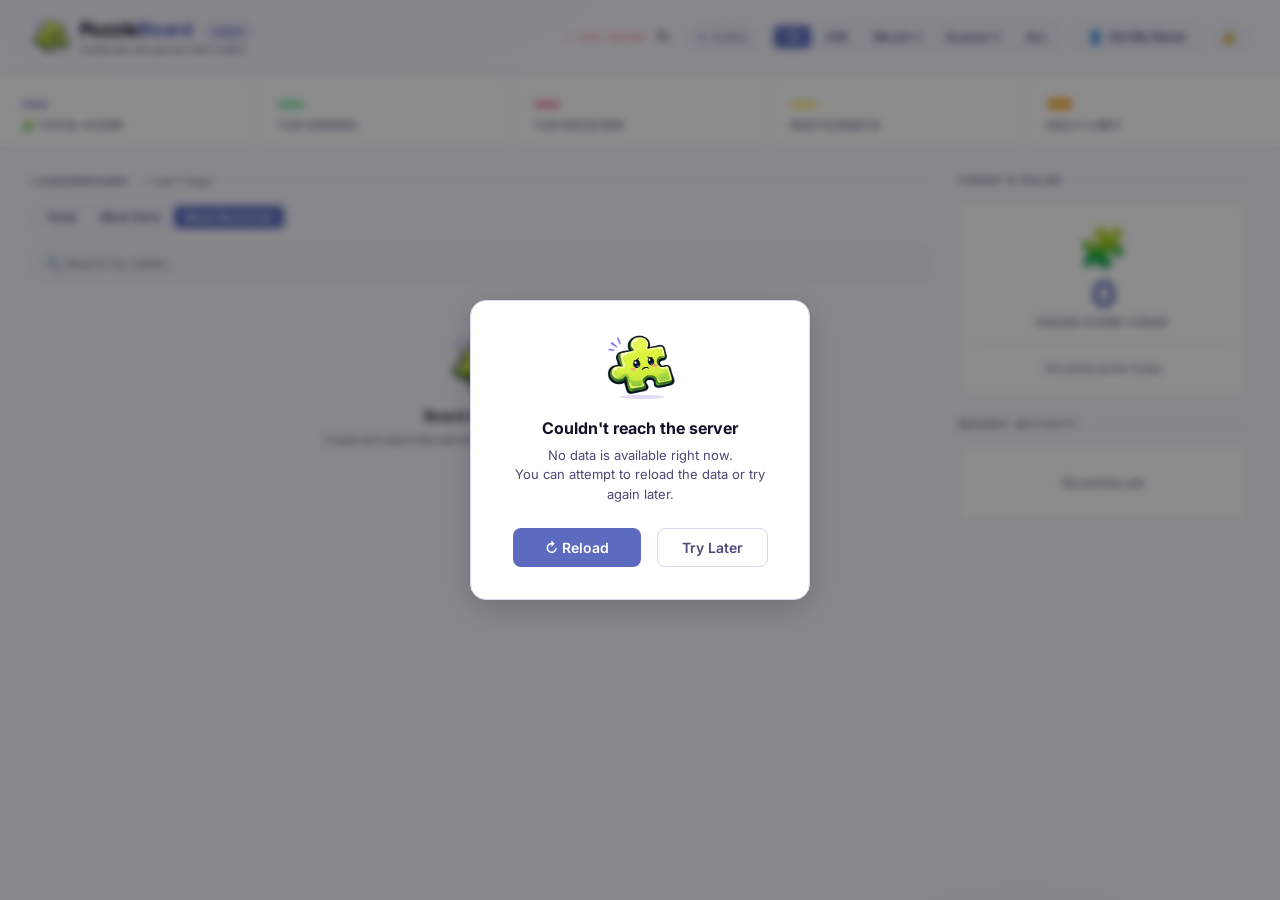
==== commit c712b52a: "Add files via upload" ====
--- a/index.html
+++ b/index.html
@@ -143,6 +143,10 @@
         <button class="pill" id="st-total"    onclick="setSort(this,'total')">Total</button>
         <button class="pill" id="st-sent"     onclick="setSort(this,'sent')">Most Sent</button>
         <button class="pill active" id="st-received" onclick="setSort(this,'received')">Most Received</button>
+      </div>
+      <div style="position:relative;margin-bottom:10px;">
+        <input type="text" id="lb-search" placeholder="🔍 Search by name…" oninput="renderUser()"
+          style="width:100%;padding:8px 12px;border:1px solid var(--border);border-radius:8px;background:var(--surface2);color:var(--text);font-size:13px;font-family:'Inter',sans-serif;outline:none;box-sizing:border-box;">
       </div>
       <div class="lb-grid" id="u-leaderboard">
         <div class="empty-state">
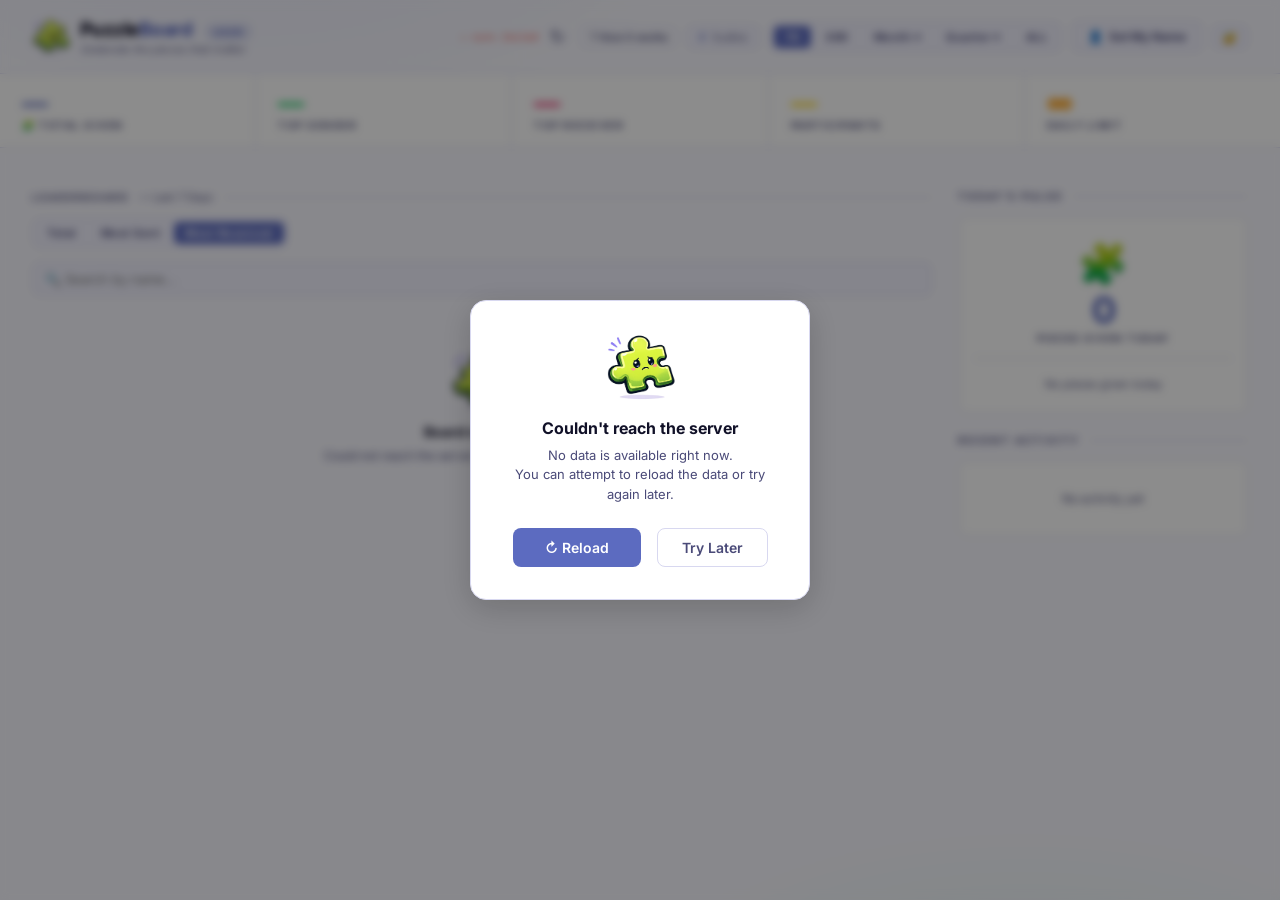
==== commit 6301a045: "Add files via upload" ====
--- a/index.html
+++ b/index.html
@@ -16,12 +16,14 @@
   <div class="lock-card">
     <div class="lock-icon">🔐</div>
     <div class="lock-title">Admin Access</div>
-    <div class="lock-sub">Enter your 4-digit PIN to access the admin portal.</div>
+    <div class="lock-sub">Enter your 6-digit PIN to access the admin portal.</div>
     <div class="pin-dots" id="pinDots">
       <div class="pin-dot" id="d0"></div>
       <div class="pin-dot" id="d1"></div>
       <div class="pin-dot" id="d2"></div>
       <div class="pin-dot" id="d3"></div>
+      <div class="pin-dot" id="d4"></div>
+      <div class="pin-dot" id="d5"></div>
     </div>
     <div class="pin-pad">
       <button class="pin-key" onclick="pinPress('1')">1</button>
@@ -49,7 +51,7 @@
 
   <div class="app-header">
     <div class="logo">
-      <div class="logo-icon"><img src="mascot_happy.png" alt="PuzzleBoard mascot" style="height:36px;width:auto;display:block;"></div>
+      <div class="logo-icon" onclick="openModal('meetPatchModal')" style="cursor:pointer;" title="Meet Patch!"><img src="mascot_happy.png" alt="PuzzleBoard mascot" style="height:36px;width:auto;display:block;"></div>
       <div>
         <div class="logo-text">Puzzle<em>Board</em> <span class="view-badge user">User</span></div>
         <div style="font-size:10px;color:var(--muted);font-style:italic;letter-spacing:0.04em;margin-top:2px;padding-left:1px;">Celebrate the pieces that matter</div>
@@ -60,6 +62,7 @@
         <span id="last-updated-label" style="font-size:10px;color:var(--muted);font-family:'DM Mono',monospace;white-space:nowrap;"></span>
         <button id="refresh-btn" onclick="forceRefresh()" title="Refresh data from server" style="background:none;border:none;cursor:pointer;font-size:18px;color:var(--muted);padding:4px 6px;border-radius:6px;transition:all 0.15s;line-height:1;" onmouseover="this.style.color='var(--accent)'" onmouseout="this.style.color='var(--muted)'">↻</button>
       </div>
+      <button onclick="openModal('howItWorksModal')" style="background:none;border:none;cursor:pointer;font-size:11px;color:var(--muted);padding:3px 8px;border-radius:6px;border:1px solid var(--border);font-family:'Inter',sans-serif;font-weight:600;transition:all 0.15s;" onmouseover="this.style.color='var(--accent)';this.style.borderColor='var(--accent)'" onmouseout="this.style.color='var(--muted)';this.style.borderColor='var(--border)'">? How it works</button>
       <span class="channel-badge" id="u-channel">kudos</span>
       <div class="pill-group" id="u-period-group" style="position:relative;">
         <button class="pill active" id="pp-7d"  onclick="setPeriod(this,'7d')">7D</button>
@@ -104,6 +107,29 @@
     <div class="stat-cell"><div class="stat-value sv-warn"   id="u-stat-limit">∞</div><div class="stat-label">Daily Limit</div></div>
   </div>
 
+  <!-- Kudos Spotlight -->
+  <div id="u-spotlight-section" style="padding:16px 32px 0;max-width:1280px;margin:0 auto;">
+    <div id="u-spotlight-card" style="
+      background:var(--surface);
+      border:1px solid var(--border);
+      border-radius:14px;
+      padding:20px 24px;
+      position:relative;
+      overflow:hidden;
+      min-height:80px;
+      display:flex;
+      align-items:center;
+      gap:16px;
+    ">
+      <img src="mascot_happy.png" alt="" id="spotlight-mascot" style="width:48px;height:auto;flex-shrink:0;transition:opacity 0.5s;">
+      <div style="flex:1;min-width:0;">
+        <div id="spotlight-text" style="font-size:15px;font-style:italic;color:var(--text);font-weight:500;margin-bottom:6px;transition:opacity 0.5s;white-space:nowrap;overflow:hidden;text-overflow:ellipsis;"></div>
+        <div id="spotlight-meta" style="font-size:12px;color:var(--muted);transition:opacity 0.5s;"></div>
+      </div>
+      <div id="spotlight-progress" style="position:absolute;bottom:0;left:0;height:2px;background:var(--accent);opacity:0.4;width:100%;transform-origin:left;"></div>
+    </div>
+  </div>
+
   <!-- Milestone Notifications -->
   <div id="u-milestone-section" style="display:none;padding:16px 32px 0;max-width:1280px;margin:0 auto;position:relative;z-index:5;">
     <div style="display:grid;grid-template-columns:1fr 1fr;gap:20px;">
@@ -186,13 +212,14 @@
 
   <div class="app-header" style="border-bottom-color: rgba(255,159,67,0.3);">
     <div class="logo">
-      <div class="logo-icon"><img src="mascot_happy.png" alt="PuzzleBoard mascot" style="height:36px;width:auto;display:block;"></div>
+      <div class="logo-icon" onclick="openModal('meetPatchModal')" style="cursor:pointer;" title="Meet Patch!"><img src="mascot_happy.png" alt="PuzzleBoard mascot" style="height:36px;width:auto;display:block;"></div>
       <div class="logo-text">Puzzle<em>Board</em> <span class="view-badge admin">Admin</span></div>
     </div>
     <div class="header-right">
       <span class="channel-badge" id="a-channel">kudos</span>
       <button class="btn btn-ghost" onclick="switchToUser()">← User View</button>
       <button class="btn btn-admin" onclick="openAdminLogModal()">+ Log 🧩</button>
+      <button class="btn btn-admin" onclick="openPatchBonusModal()" style="background:var(--accent3);border-color:var(--accent3);">⭐ Patch Bonus</button>
     </div>
   </div>
 
@@ -326,7 +353,7 @@
         </div>
         <div class="form-group">
           <label class="form-label">Admin PIN (4 digits)</label>
-          <input class="form-input" type="password" id="a-pin-input" maxlength="4" placeholder="••••" />
+          <input class="form-input" type="password" id="a-pin-input" maxlength="6" placeholder="••••••" />
           <div class="text-sm text-muted mt8">Default is <strong style="color:var(--text)">1234</strong>. Change it here.</div>
         </div>
 
@@ -531,6 +558,41 @@
      ADMIN: ADD MEMBER MODAL
 ═══════════════════════════════════════════ -->
 <!-- ══════════════════════════════════════════
+     ADMIN: PATCH BONUS MODAL
+═══════════════════════════════════════════ -->
+<div class="modal-overlay" id="patchBonusModal" onclick="maybeClose(event,'patchBonusModal')">
+  <div class="modal">
+    <div style="display:flex;align-items:center;gap:12px;margin-bottom:4px;">
+      <img src="mascot_happy.png" alt="Patch" style="width:40px;height:auto;">
+      <div class="modal-title" style="margin-bottom:0;">Patch Bonus Award ⭐</div>
+    </div>
+    <div class="modal-sub">Patch will personally deliver these bonus pieces — they won't count against anyone's daily limit.</div>
+    <div class="form-group">
+      <label class="form-label">Recipient</label>
+      <select class="form-select" id="pb-recipient"><option value="">— Select —</option></select>
+    </div>
+    <div class="form-row">
+      <div class="form-group">
+        <label class="form-label">Pieces</label>
+        <input class="form-input" type="number" id="pb-count" value="1" min="1" max="99" />
+      </div>
+      <div class="form-group">
+        <label class="form-label">Date</label>
+        <input class="form-input" type="date" id="pb-date" />
+      </div>
+    </div>
+    <div class="form-group">
+      <label class="form-label">Reason <span style="color:var(--danger);">*</span></label>
+      <input class="form-input" id="pb-reason" placeholder="e.g. Outstanding performance on Q2 project" />
+    </div>
+    <div class="modal-actions">
+      <button class="btn btn-ghost" onclick="closeModal('patchBonusModal')">Cancel</button>
+      <button class="btn btn-admin" onclick="submitPatchBonus()" style="background:var(--accent3);border-color:var(--accent3);">⭐ Award Bonus</button>
+    </div>
+  </div>
+</div>
+
+<!-- ══════════════════════════════════════════
      ADMIN: FILE IMPORT MODAL
 ═══════════════════════════════════════════ -->
 <div class="modal-overlay" id="fileImportModal" onclick="maybeClose(event,'fileImportModal')">
@@ -717,6 +779,33 @@
     </div>
   </div>
 </div>
+<!-- Meet Patch Modal -->
+<div id="meetPatchModal" class="modal-overlay" onclick="if(event.target===this)closeModal('meetPatchModal')">
+  <div class="modal" style="max-width:380px;text-align:center;">
+    <img src="waving_mascot.png" alt="Patch waving" style="width:110px;height:auto;margin-bottom:4px;">
+    <div style="font-size:22px;font-weight:800;color:var(--text);margin-bottom:12px;">Hi, I'm Patch!</div>
+    <p style="font-size:14px;color:var(--muted);line-height:1.7;margin-bottom:24px;">I'm your cheerful puzzle-piece friend who helps teammates celebrate one another. I know that every person brings a unique piece to the picture, and when great work is recognized, everyone fits together a little better.</p>
+    <button onclick="closeModal('meetPatchModal')" class="btn btn-primary">Nice to meet you, Patch!</button>
+  </div>
+</div>
+
+<!-- How It Works Modal -->
+<div id="howItWorksModal" class="modal-overlay" onclick="if(event.target===this)closeModal('howItWorksModal')">
+  <div class="modal" style="max-width:420px;">
+    <div style="font-size:20px;font-weight:800;color:var(--text);margin-bottom:16px;">🧩 How does PuzzleBoard work?</div>
+    <div style="font-size:13px;color:var(--muted);line-height:1.8;">
+      <p style="margin-bottom:12px;"><strong style="color:var(--text);">Give recognition</strong><br>Post a message in the kudos Teams channel tagging a teammate with <strong>@Name</strong> and include a 🧩 puzzle piece emoji. Each 🧩 is one piece of recognition.</p>
+      <p style="margin-bottom:12px;"><strong style="color:var(--text);">See the leaderboard</strong><br>Patch scurries around behind the scenes collecting kudos from the channel and keeping the board up to date. Search by name or browse the top 10 to see who's been celebrated.</p>
+      <p style="margin-bottom:12px;"><strong style="color:var(--text);">Your status</strong><br>Select your name to see your personal stats — how many pieces you've sent and received, your rank, and your daily sending limit.</p>
+      <p style="margin-bottom:12px;"><strong style="color:var(--text);">Patch's bonuses 🎂</strong><br>Patch automatically awards bonus pieces for birthdays, work anniversaries, and milestones — he never misses a celebration!</p>
+      <p style="margin-bottom:0;"><strong style="color:var(--text);">Special awards ⭐</strong><br>Sometimes Patch delivers extra pieces for outstanding moments — keep an eye on the board, you never know when he might show up with something special!</p>
+    </div>
+    <div style="margin-top:20px;text-align:center;">
+      <button onclick="closeModal('howItWorksModal')" class="btn btn-primary">Got it!</button>
+    </div>
+  </div>
+</div>
+
 <script src="puzzleboard.js"></script>
 
 <!-- Loading overlay -->
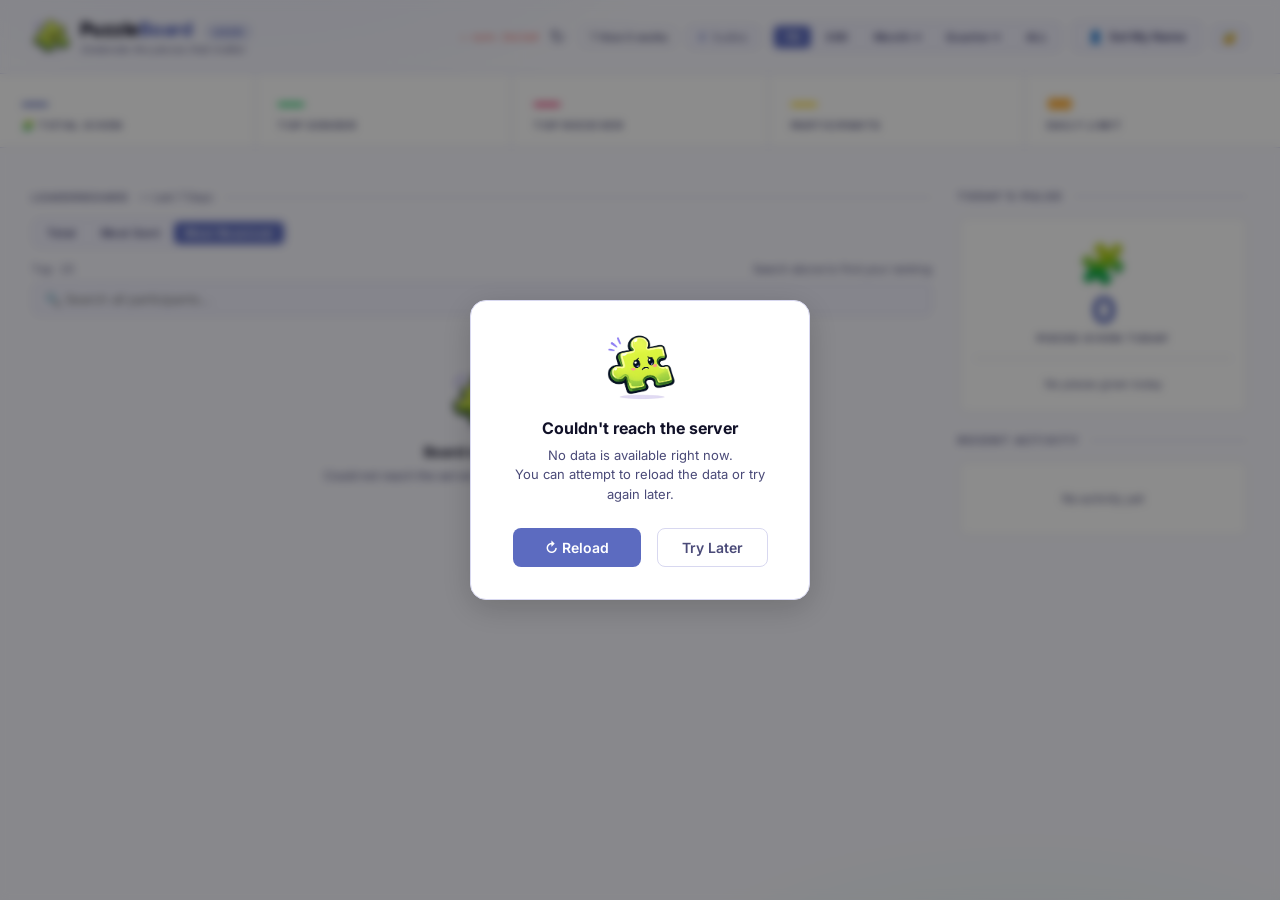
==== commit 5c166d37: "Add files via upload" ====
--- a/index.html
+++ b/index.html
@@ -170,8 +170,12 @@
         <button class="pill" id="st-sent"     onclick="setSort(this,'sent')">Most Sent</button>
         <button class="pill active" id="st-received" onclick="setSort(this,'received')">Most Received</button>
       </div>
+      <div style="display:flex;justify-content:space-between;align-items:center;margin-bottom:6px;">
+        <span id="lb-subtitle-left" style="font-size:11px;color:var(--muted);font-family:'DM Mono',monospace;">Top 15</span>
+        <span id="lb-subtitle-right" style="font-size:11px;color:var(--muted);">Search above to find your ranking</span>
+      </div>
       <div style="position:relative;margin-bottom:10px;">
-        <input type="text" id="lb-search" placeholder="🔍 Search by name…" oninput="renderUser()"
+        <input type="text" id="lb-search" placeholder="🔍 Search all participants…" oninput="renderUser()"
           style="width:100%;padding:8px 12px;border:1px solid var(--border);border-radius:8px;background:var(--surface2);color:var(--text);font-size:13px;font-family:'Inter',sans-serif;outline:none;box-sizing:border-box;">
       </div>
       <div class="lb-grid" id="u-leaderboard">
@@ -455,6 +459,9 @@
 ═══════════════════════════════════════════ -->
 <div class="modal-overlay" id="identityModal" onclick="maybeCloseIdentity(event)">
   <div class="modal">
+    <div style="text-align:center;margin-bottom:8px;">
+      <img src="csrep_mascot.png" alt="Patch" style="width:80px;height:auto;">
+    </div>
     <div class="modal-title">👋 Who are you?</div>
     <div class="modal-sub">Select your name to see your personal stats. You'll be asked each time you open PuzzleBoard.</div>
     <div style="position:relative;margin-bottom:12px;">
@@ -526,11 +533,19 @@
     <div class="form-row">
       <div class="form-group">
         <label class="form-label">From (Sender)</label>
-        <select class="form-select" id="al-sender"><option value="">— Select —</option></select>
+        <div style="position:relative;">
+          <input class="form-input" type="text" id="al-sender-search" placeholder="Search name…" oninput="filterAlField('sender',this.value)" autocomplete="off" />
+          <div id="al-sender-dropdown" style="display:none;position:absolute;top:100%;left:0;right:0;background:var(--surface);border:1px solid var(--border);border-radius:8px;max-height:160px;overflow-y:auto;z-index:999;box-shadow:0 4px 12px rgba(0,0,0,0.12);"></div>
+          <input type="hidden" id="al-sender" value="" />
+        </div>
       </div>
       <div class="form-group">
         <label class="form-label">To (Recipient)</label>
-        <select class="form-select" id="al-recipient"><option value="">— Select —</option></select>
+        <div style="position:relative;">
+          <input class="form-input" type="text" id="al-recipient-search" placeholder="Search name…" oninput="filterAlField('recipient',this.value)" autocomplete="off" />
+          <div id="al-recipient-dropdown" style="display:none;position:absolute;top:100%;left:0;right:0;background:var(--surface);border:1px solid var(--border);border-radius:8px;max-height:160px;overflow-y:auto;z-index:999;box-shadow:0 4px 12px rgba(0,0,0,0.12);"></div>
+          <input type="hidden" id="al-recipient" value="" />
+        </div>
       </div>
     </div>
     <div class="form-row">
@@ -569,7 +584,11 @@
     <div class="modal-sub">Patch will personally deliver these bonus pieces — they won't count against anyone's daily limit.</div>
     <div class="form-group">
       <label class="form-label">Recipient</label>
-      <select class="form-select" id="pb-recipient"><option value="">— Select —</option></select>
+      <div style="position:relative;">
+        <input class="form-input" type="text" id="pb-recipient-search" placeholder="Search name…" oninput="filterPbRecipient(this.value)" autocomplete="off" />
+        <div id="pb-recipient-dropdown" style="display:none;position:absolute;top:100%;left:0;right:0;background:var(--surface);border:1px solid var(--border);border-radius:8px;max-height:180px;overflow-y:auto;z-index:999;box-shadow:0 4px 12px rgba(0,0,0,0.12);"></div>
+        <input type="hidden" id="pb-recipient" value="" />
+      </div>
     </div>
     <div class="form-row">
       <div class="form-group">
@@ -798,6 +817,7 @@
       <p style="margin-bottom:12px;"><strong style="color:var(--text);">See the leaderboard</strong><br>Patch scurries around behind the scenes collecting kudos from the channel and keeping the board up to date. Search by name or browse the top 10 to see who's been celebrated.</p>
       <p style="margin-bottom:12px;"><strong style="color:var(--text);">Your status</strong><br>Select your name to see your personal stats — how many pieces you've sent and received, your rank, and your daily sending limit.</p>
       <p style="margin-bottom:12px;"><strong style="color:var(--text);">Patch's bonuses 🎂</strong><br>Patch automatically awards bonus pieces for birthdays, work anniversaries, and milestones — he never misses a celebration!</p>
+      <p style="margin-bottom:12px;"><strong style="color:var(--text);">Daily limits 🎯</strong><br>Each person can send a limited number of pieces per day. This isn't about restricting generosity — it's about making each piece of recognition meaningful. When pieces are plentiful they lose their impact, but when they're intentional they carry real weight. It's not about how many you give, it's about who you choose to celebrate.</p>
       <p style="margin-bottom:0;"><strong style="color:var(--text);">Special awards ⭐</strong><br>Sometimes Patch delivers extra pieces for outstanding moments — keep an eye on the board, you never know when he might show up with something special!</p>
     </div>
     <div style="margin-top:20px;text-align:center;">
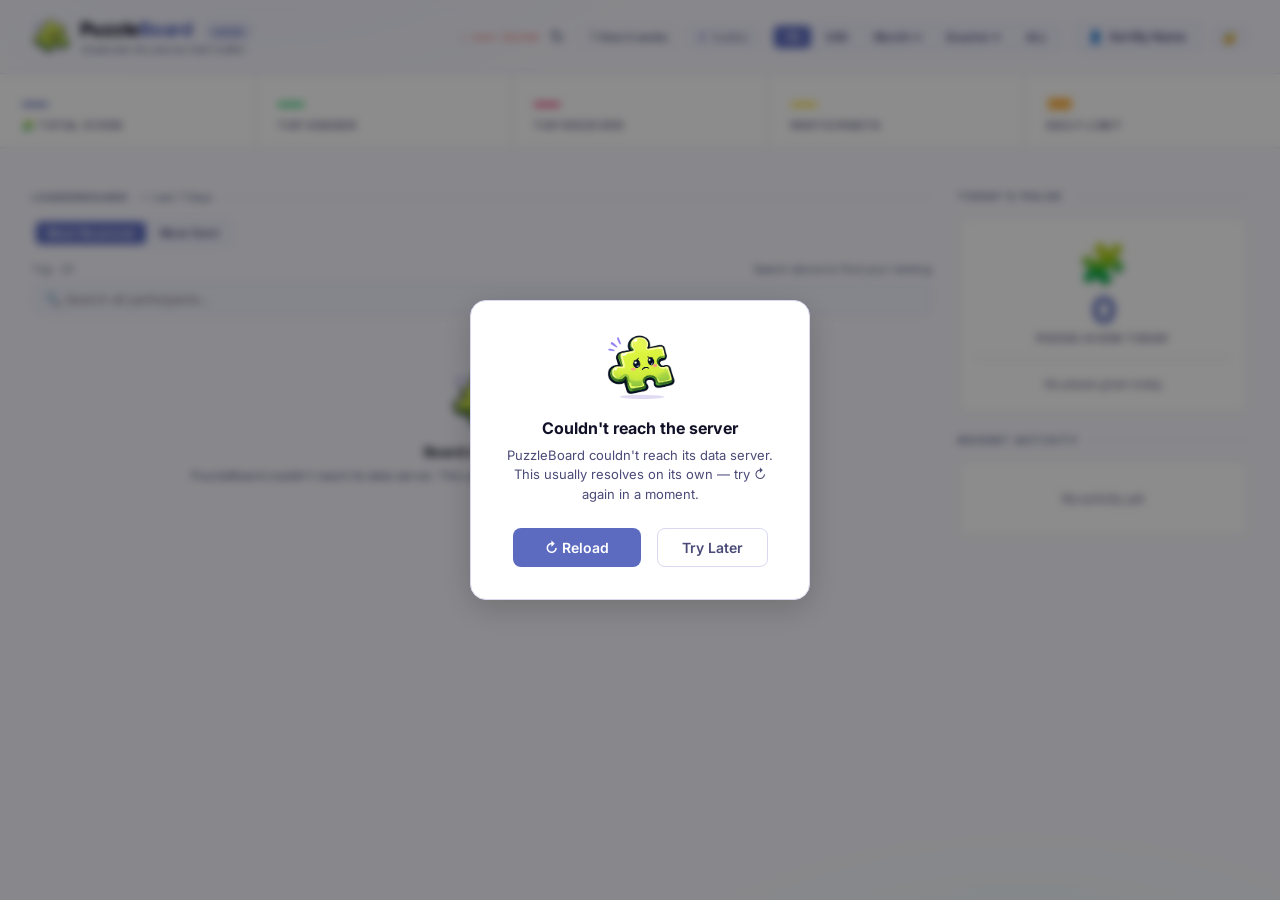
==== commit 25fc76f2: "Add files via upload" ====
--- a/index.html
+++ b/index.html
@@ -51,7 +51,7 @@
 
   <div class="app-header">
     <div class="logo">
-      <div class="logo-icon" onclick="openModal('meetPatchModal')" style="cursor:pointer;" title="Meet Patch!"><img src="mascot_happy.png" alt="PuzzleBoard mascot" style="height:36px;width:auto;display:block;"></div>
+      <div class="logo-icon" onclick="openModal('meetPatchModal')" style="cursor:pointer;" title="Meet Patch!"><img src="images/mascot_happy.png" alt="PuzzleBoard mascot" style="height:36px;width:auto;display:block;"></div>
       <div>
         <div class="logo-text">Puzzle<em>Board</em> <span class="view-badge user">User</span></div>
         <div style="font-size:10px;color:var(--muted);font-style:italic;letter-spacing:0.04em;margin-top:2px;padding-left:1px;">Celebrate the pieces that matter</div>
@@ -121,7 +121,7 @@
       align-items:center;
       gap:16px;
     ">
-      <img src="mascot_happy.png" alt="" id="spotlight-mascot" style="width:48px;height:auto;flex-shrink:0;transition:opacity 0.5s;">
+      <img src="images/mascot_happy.png" alt="" id="spotlight-mascot" style="width:48px;height:auto;flex-shrink:0;transition:opacity 0.5s;">
       <div style="flex:1;min-width:0;">
         <div id="spotlight-text" style="font-size:15px;font-style:italic;color:var(--text);font-weight:500;margin-bottom:6px;transition:opacity 0.5s;white-space:nowrap;overflow:hidden;text-overflow:ellipsis;"></div>
         <div id="spotlight-meta" style="font-size:12px;color:var(--muted);transition:opacity 0.5s;"></div>
@@ -166,9 +166,8 @@
 
       <div class="section-title">Leaderboard <span id="u-period-display" style="color:var(--muted);font-weight:400;letter-spacing:0;text-transform:none;font-size:11px;"></span></div>
       <div class="sort-tabs">
-        <button class="pill" id="st-total"    onclick="setSort(this,'total')">Total</button>
+        <button class="pill active" id="st-received" onclick="setSort(this,'received')">Most Received</button>
         <button class="pill" id="st-sent"     onclick="setSort(this,'sent')">Most Sent</button>
-        <button class="pill active" id="st-received" onclick="setSort(this,'received')">Most Received</button>
       </div>
       <div style="display:flex;justify-content:space-between;align-items:center;margin-bottom:6px;">
         <span id="lb-subtitle-left" style="font-size:11px;color:var(--muted);font-family:'DM Mono',monospace;">Top 15</span>
@@ -216,7 +215,7 @@
 
   <div class="app-header" style="border-bottom-color: rgba(255,159,67,0.3);">
     <div class="logo">
-      <div class="logo-icon" onclick="openModal('meetPatchModal')" style="cursor:pointer;" title="Meet Patch!"><img src="mascot_happy.png" alt="PuzzleBoard mascot" style="height:36px;width:auto;display:block;"></div>
+      <div class="logo-icon" onclick="openModal('meetPatchModal')" style="cursor:pointer;" title="Meet Patch!"><img src="images/mascot_happy.png" alt="PuzzleBoard mascot" style="height:36px;width:auto;display:block;"></div>
       <div class="logo-text">Puzzle<em>Board</em> <span class="view-badge admin">Admin</span></div>
     </div>
     <div class="header-right">
@@ -246,6 +245,9 @@
     </button>
     <button class="admin-tab-btn" id="atab-settings-btn" onclick="switchAdminTab('settings')">
       ⚙ Settings
+    </button>
+    <button class="admin-tab-btn" id="atab-audit-btn" onclick="switchAdminTab('audit')">
+      📋 Audit Log
     </button>
   </div>
 
@@ -405,7 +407,11 @@
 
         <div id="storage-status" style="background:var(--surface2);border:1px solid var(--border);border-radius:6px;padding:8px 12px;font-size:11px;color:var(--muted);margin-bottom:14px;display:flex;align-items:center;gap:8px;">
           <span id="storage-dot" style="width:8px;height:8px;border-radius:50%;background:var(--border);flex-shrink:0;"></span>
-          <span id="storage-label">Checking storage...</span>
+          <span id="storage-label" style="flex:1;">Checking storage...</span>
+          <button id="admin-refresh-btn" onclick="adminForceRefresh()" title="Reconnect to Supabase"
+            style="background:none;border:1px solid var(--border);border-radius:5px;padding:2px 8px;font-size:11px;color:var(--muted);cursor:pointer;font-family:'Inter',sans-serif;transition:all 0.15s;"
+            onmouseover="this.style.color='var(--accent)';this.style.borderColor='var(--accent)'"
+            onmouseout="this.style.color='var(--muted)';this.style.borderColor='var(--border)'">↻ Reconnect</button>
         </div>
 
         <div class="form-group">
@@ -452,6 +458,43 @@
     </div>
   </div>
 
+  <!-- ── AUDIT LOG TAB ── -->
+  <div class="admin-tab-panel" id="atab-audit">
+    <div class="admin-layout">
+      <div class="admin-card full">
+        <div class="admin-card-title">📋 Audit Log</div>
+        <div class="admin-card-sub" style="margin-bottom:14px;">Full history of all entries. Search by name or note, filter by type.</div>
+        <div style="display:flex;gap:8px;margin-bottom:10px;flex-wrap:wrap;">
+          <input type="text" id="audit-search" placeholder="Search sender, recipient or note…" oninput="renderAuditLog()"
+            style="flex:1;min-width:160px;padding:7px 10px;border:1px solid var(--border);border-radius:6px;background:var(--surface2);color:var(--text);font-size:12px;font-family:'Inter',sans-serif;outline:none;">
+          <select id="audit-filter" onchange="renderAuditLog()"
+            style="padding:7px 10px;border:1px solid var(--border);border-radius:6px;background:var(--surface2);color:var(--text);font-size:12px;font-family:'Inter',sans-serif;outline:none;">
+            <option value="all">All entries</option>
+            <option value="bonus">Patch bonuses only</option>
+            <option value="regular">Regular kudos only</option>
+          </select>
+        </div>
+        <div style="border:1px solid var(--border);border-radius:8px;overflow:hidden;">
+          <div style="max-height:480px;overflow-y:auto;font-size:11px;">
+            <table style="width:100%;border-collapse:collapse;">
+              <thead style="position:sticky;top:0;background:var(--surface3);z-index:1;">
+                <tr>
+                  <th style="padding:8px 12px;text-align:left;font-weight:700;color:var(--muted);border-bottom:1px solid var(--border);">Date</th>
+                  <th style="padding:8px 12px;text-align:left;font-weight:700;color:var(--muted);border-bottom:1px solid var(--border);">From</th>
+                  <th style="padding:8px 12px;text-align:left;font-weight:700;color:var(--muted);border-bottom:1px solid var(--border);">To</th>
+                  <th style="padding:8px 12px;text-align:center;font-weight:700;color:var(--muted);border-bottom:1px solid var(--border);">🧩</th>
+                  <th style="padding:8px 12px;text-align:left;font-weight:700;color:var(--muted);border-bottom:1px solid var(--border);">Note</th>
+                </tr>
+              </thead>
+              <tbody id="audit-log-body"></tbody>
+            </table>
+          </div>
+          <div id="audit-log-footer" style="padding:6px 12px;font-size:10px;color:var(--muted);border-top:1px solid var(--border);background:var(--surface2);"></div>
+        </div>
+      </div>
+    </div>
+  </div>
+
 </div>
 
 <!-- ══════════════════════════════════════════
@@ -460,7 +503,7 @@
 <div class="modal-overlay" id="identityModal" onclick="maybeCloseIdentity(event)">
   <div class="modal">
     <div style="text-align:center;margin-bottom:8px;">
-      <img src="csrep_mascot.png" alt="Patch" style="width:80px;height:auto;">
+      <img src="images/csrep_mascot.png" alt="Patch" style="width:80px;height:auto;">
     </div>
     <div class="modal-title">👋 Who are you?</div>
     <div class="modal-sub">Select your name to see your personal stats. You'll be asked each time you open PuzzleBoard.</div>
@@ -578,7 +621,7 @@
 <div class="modal-overlay" id="patchBonusModal" onclick="maybeClose(event,'patchBonusModal')">
   <div class="modal">
     <div style="display:flex;align-items:center;gap:12px;margin-bottom:4px;">
-      <img src="mascot_happy.png" alt="Patch" style="width:40px;height:auto;">
+      <img src="images/mascot_happy.png" alt="Patch" style="width:40px;height:auto;">
       <div class="modal-title" style="margin-bottom:0;">Patch Bonus Award ⭐</div>
     </div>
     <div class="modal-sub">Patch will personally deliver these bonus pieces — they won't count against anyone's daily limit.</div>
@@ -801,7 +844,7 @@
 <!-- Meet Patch Modal -->
 <div id="meetPatchModal" class="modal-overlay" onclick="if(event.target===this)closeModal('meetPatchModal')">
   <div class="modal" style="max-width:380px;text-align:center;">
-    <img src="waving_mascot.png" alt="Patch waving" style="width:110px;height:auto;margin-bottom:4px;">
+    <img src="images/waving_mascot.png" alt="Patch waving" style="width:110px;height:auto;margin-bottom:4px;">
     <div style="font-size:22px;font-weight:800;color:var(--text);margin-bottom:12px;">Hi, I'm Patch!</div>
     <p style="font-size:14px;color:var(--muted);line-height:1.7;margin-bottom:24px;">I'm your cheerful puzzle-piece friend who helps teammates celebrate one another. I know that every person brings a unique piece to the picture, and when great work is recognized, everyone fits together a little better.</p>
     <button onclick="closeModal('meetPatchModal')" class="btn btn-primary">Nice to meet you, Patch!</button>
@@ -811,14 +854,15 @@
 <!-- How It Works Modal -->
 <div id="howItWorksModal" class="modal-overlay" onclick="if(event.target===this)closeModal('howItWorksModal')">
   <div class="modal" style="max-width:420px;">
-    <div style="font-size:20px;font-weight:800;color:var(--text);margin-bottom:16px;">🧩 How does PuzzleBoard work?</div>
+    <div style="text-align:center;margin-bottom:12px;"><img src="images/laptop_mascot.png" alt="Patch at a laptop" style="width:80px;height:auto;"></div>
+    <div style="font-size:20px;font-weight:800;color:var(--text);margin-bottom:16px;">How does PuzzleBoard work?</div>
     <div style="font-size:13px;color:var(--muted);line-height:1.8;">
       <p style="margin-bottom:12px;"><strong style="color:var(--text);">Give recognition</strong><br>Post a message in the kudos Teams channel tagging a teammate with <strong>@Name</strong> and include a 🧩 puzzle piece emoji. Each 🧩 is one piece of recognition.</p>
-      <p style="margin-bottom:12px;"><strong style="color:var(--text);">See the leaderboard</strong><br>Patch scurries around behind the scenes collecting kudos from the channel and keeping the board up to date. Search by name or browse the top 10 to see who's been celebrated.</p>
+      <p style="margin-bottom:12px;"><strong style="color:var(--text);">See the leaderboard</strong><br>Patch scurries around behind the scenes collecting kudos from the channel and keeping the board up to date. Search by name or browse the top 15 to see who's been celebrated.</p>
       <p style="margin-bottom:12px;"><strong style="color:var(--text);">Your status</strong><br>Select your name to see your personal stats — how many pieces you've sent and received, your rank, and your daily sending limit.</p>
-      <p style="margin-bottom:12px;"><strong style="color:var(--text);">Patch's bonuses 🎂</strong><br>Patch automatically awards bonus pieces for birthdays, work anniversaries, and milestones — he never misses a celebration!</p>
       <p style="margin-bottom:12px;"><strong style="color:var(--text);">Daily limits 🎯</strong><br>Each person can send a limited number of pieces per day. This isn't about restricting generosity — it's about making each piece of recognition meaningful. When pieces are plentiful they lose their impact, but when they're intentional they carry real weight. It's not about how many you give, it's about who you choose to celebrate.</p>
-      <p style="margin-bottom:0;"><strong style="color:var(--text);">Special awards ⭐</strong><br>Sometimes Patch delivers extra pieces for outstanding moments — keep an eye on the board, you never know when he might show up with something special!</p>
+      <p style="margin-bottom:12px;"><strong style="color:var(--text);">Patch's bonuses 🎂</strong><br>Patch automatically awards bonus pieces for birthdays, work anniversaries, and milestones — they never miss a celebration!</p>
+      <p style="margin-bottom:0;"><strong style="color:var(--text);">Special awards ⭐</strong><br>Sometimes Patch delivers extra pieces for outstanding moments — keep an eye on the board, you never know when they might show up with something special!</p>
     </div>
     <div style="margin-top:20px;text-align:center;">
       <button onclick="closeModal('howItWorksModal')" class="btn btn-primary">Got it!</button>
@@ -840,7 +884,7 @@
   justify-content:center;
   gap:16px;
 ">
-  <img id="loading-overlay-spinner" src="mascot_happy.png" alt="" style="width:80px;height:auto;animation:bounce 0.8s ease-in-out infinite;">
+  <img id="loading-overlay-spinner" src="images/mascot_happy.png" alt="" style="width:80px;height:auto;animation:bounce 0.8s ease-in-out infinite;">
   <div id="loading-overlay-text" style="color:var(--text);font-family:'Inter',sans-serif;font-size:14px;font-weight:600;letter-spacing:0.02em;text-align:center;line-height:1.5;">Refreshing data…</div>
 </div>
 </body>
--- a/puzzleboard.css
+++ b/puzzleboard.css
@@ -1,4 +1,4 @@
-@import url('https://fonts.googleapis.com/css2?family=Inter:wght@400;500;700;800&family=DM+Mono:ital,wght@0,400;0,500;1,400&display=swap');
+@import url('https://fonts.googleapis.com/css2?family=Inter:wght@400;500;600;700;800&family=DM+Mono:ital,wght@0,400;0,500;1,400&display=swap');
 
 :root {
   --bg: #f8f8ff;
@@ -532,6 +532,14 @@
 .spinner { width: 14px; height: 14px; border: 2px solid rgba(255,255,255,0.2); border-top-color: #fff; border-radius: 50%; animation: spin 0.6s linear infinite; }
 @keyframes spin { to { transform: rotate(360deg); } }
 @keyframes bounce { 0%, 100% { transform: translateY(0); } 50% { transform: translateY(-10px); } }
+.drawer-entries-scroll {
+  max-height: 280px;
+  overflow-y: auto;
+  scrollbar-width: thin;
+  scrollbar-color: var(--border) transparent;
+}
+.drawer-entries-scroll::-webkit-scrollbar { width: 3px; }
+.drawer-entries-scroll::-webkit-scrollbar-thumb { background: var(--border); border-radius: 2px; }
 
 /* ══════════════════════════════════════
    MILESTONE NOTIFICATIONS
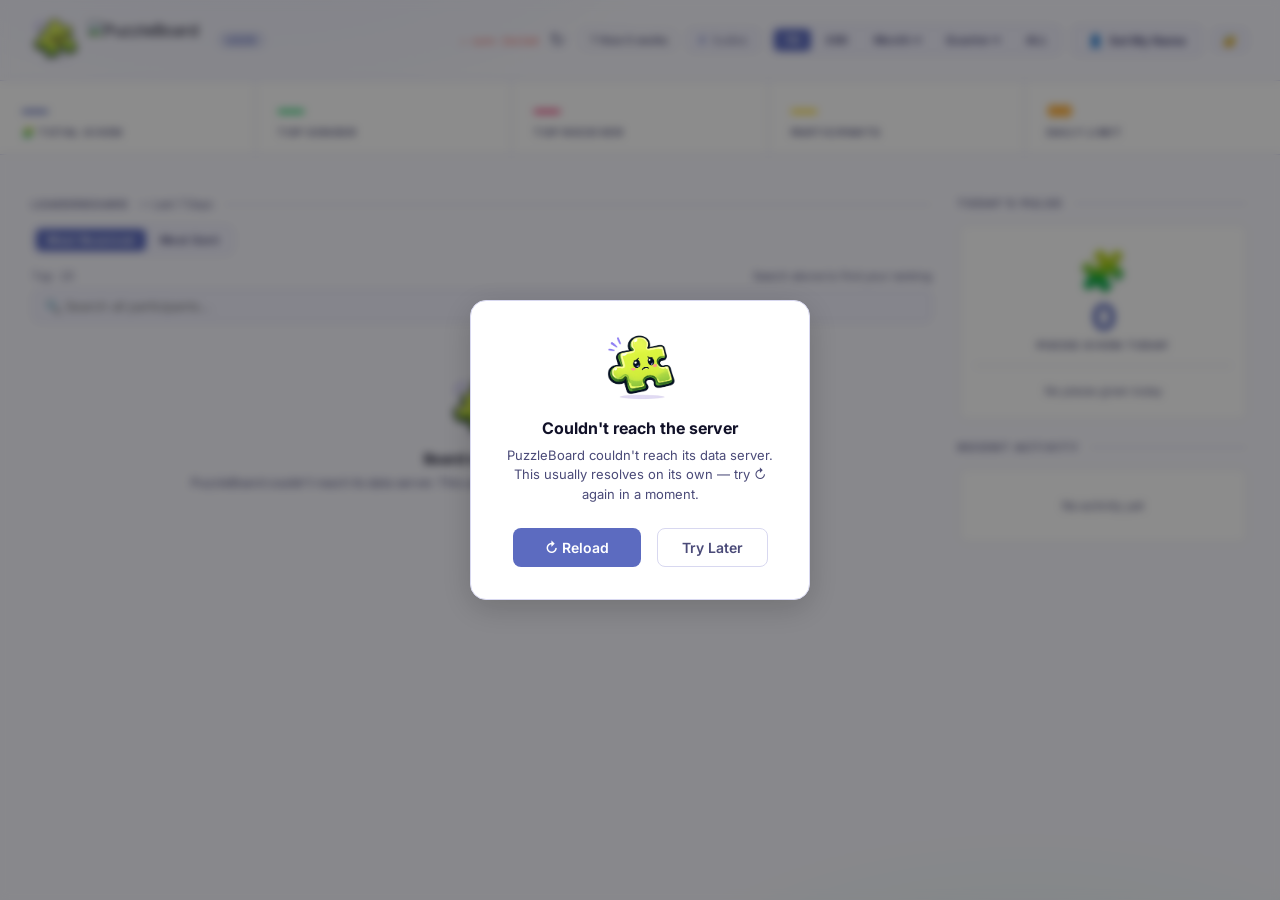
==== commit fdd7bfe0: "Add files via upload" ====
--- a/index.html
+++ b/index.html
@@ -51,10 +51,10 @@
 
   <div class="app-header">
     <div class="logo">
-      <div class="logo-icon" onclick="openModal('meetPatchModal')" style="cursor:pointer;" title="Meet Patch!"><img src="images/mascot_happy.png" alt="PuzzleBoard mascot" style="height:36px;width:auto;display:block;"></div>
-      <div>
-        <div class="logo-text">Puzzle<em>Board</em> <span class="view-badge user">User</span></div>
-        <div style="font-size:10px;color:var(--muted);font-style:italic;letter-spacing:0.04em;margin-top:2px;padding-left:1px;">Celebrate the pieces that matter</div>
+      <div class="logo-icon" onclick="openModal('meetPatchModal')" style="cursor:pointer;" title="Meet Patch!"><img src="images/mascot_happy.png" alt="PuzzleBoard mascot" style="height:44px;width:auto;display:block;"></div>
+      <div style="display:flex;align-items:center;gap:10px;">
+        <img src="images/logo.png" alt="PuzzleBoard" style="height:40px;width:auto;display:block;">
+        <span class="view-badge user">User</span>
       </div>
     </div>
     <div class="header-right">
@@ -215,8 +215,11 @@
 
   <div class="app-header" style="border-bottom-color: rgba(255,159,67,0.3);">
     <div class="logo">
-      <div class="logo-icon" onclick="openModal('meetPatchModal')" style="cursor:pointer;" title="Meet Patch!"><img src="images/mascot_happy.png" alt="PuzzleBoard mascot" style="height:36px;width:auto;display:block;"></div>
-      <div class="logo-text">Puzzle<em>Board</em> <span class="view-badge admin">Admin</span></div>
+      <div class="logo-icon" onclick="openModal('meetPatchModal')" style="cursor:pointer;" title="Meet Patch!"><img src="images/mascot_happy.png" alt="PuzzleBoard mascot" style="height:44px;width:auto;display:block;"></div>
+      <div style="display:flex;align-items:center;gap:10px;">
+        <img src="images/logo.png" alt="PuzzleBoard" style="height:40px;width:auto;display:block;">
+        <span class="view-badge admin">Admin</span>
+      </div>
     </div>
     <div class="header-right">
       <span class="channel-badge" id="a-channel">kudos</span>
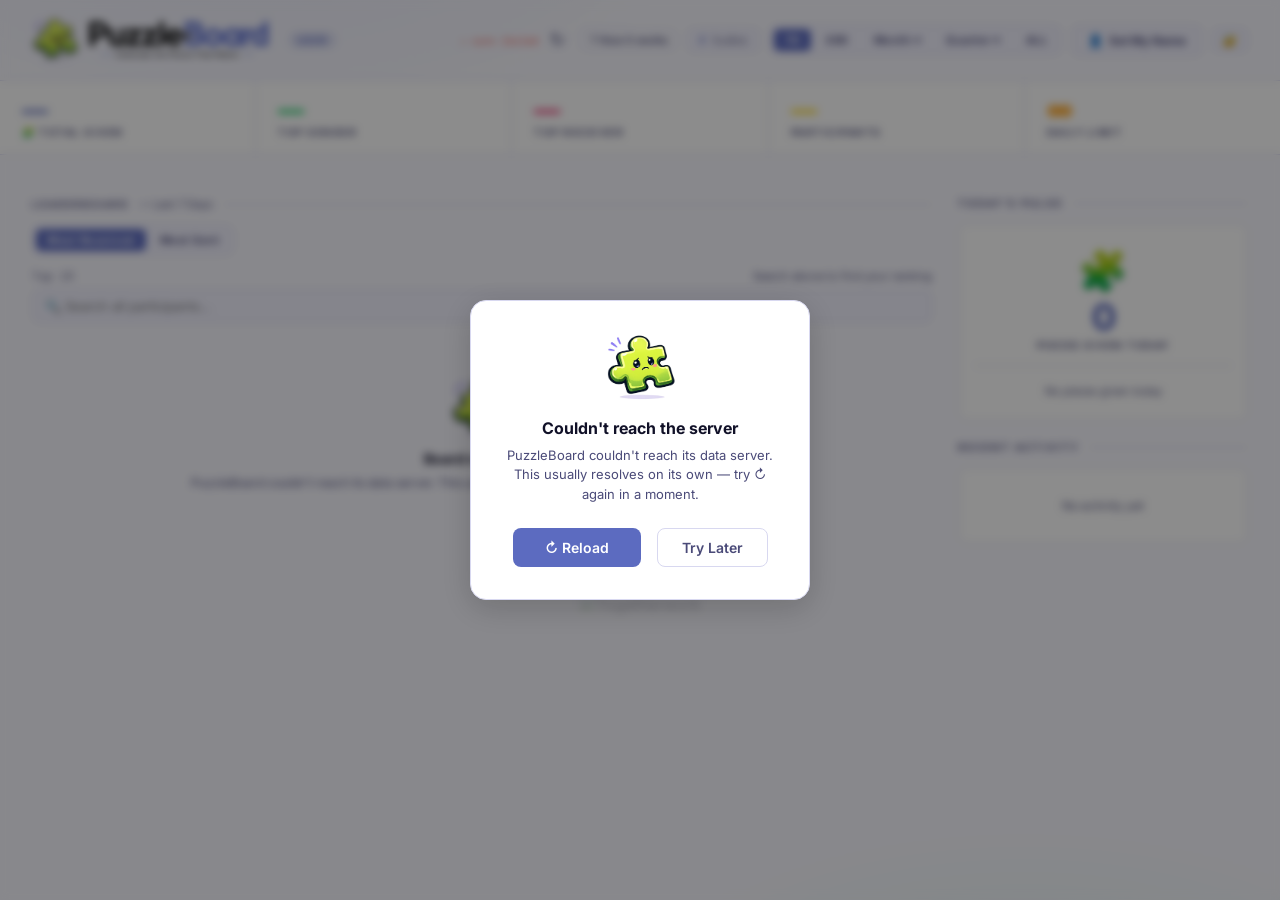
==== commit ae15a617: "Add files via upload" ====
--- a/index.html
+++ b/index.html
@@ -890,5 +890,9 @@
   <img id="loading-overlay-spinner" src="images/mascot_happy.png" alt="" style="width:80px;height:auto;animation:bounce 0.8s ease-in-out infinite;">
   <div id="loading-overlay-text" style="color:var(--text);font-family:'Inter',sans-serif;font-size:14px;font-weight:600;letter-spacing:0.02em;text-align:center;line-height:1.5;">Refreshing data…</div>
 </div>
+  <div style="text-align:center;padding:24px 0 16px;opacity:0.25;transition:opacity 0.2s;" onmouseover="this.style.opacity='0.45'" onmouseout="this.style.opacity='0.25'">
+    <img src="images/twlogo.png" alt="Togetherwork" style="height:20px;width:auto;">
+  </div>
+
 </body>
 </html>
